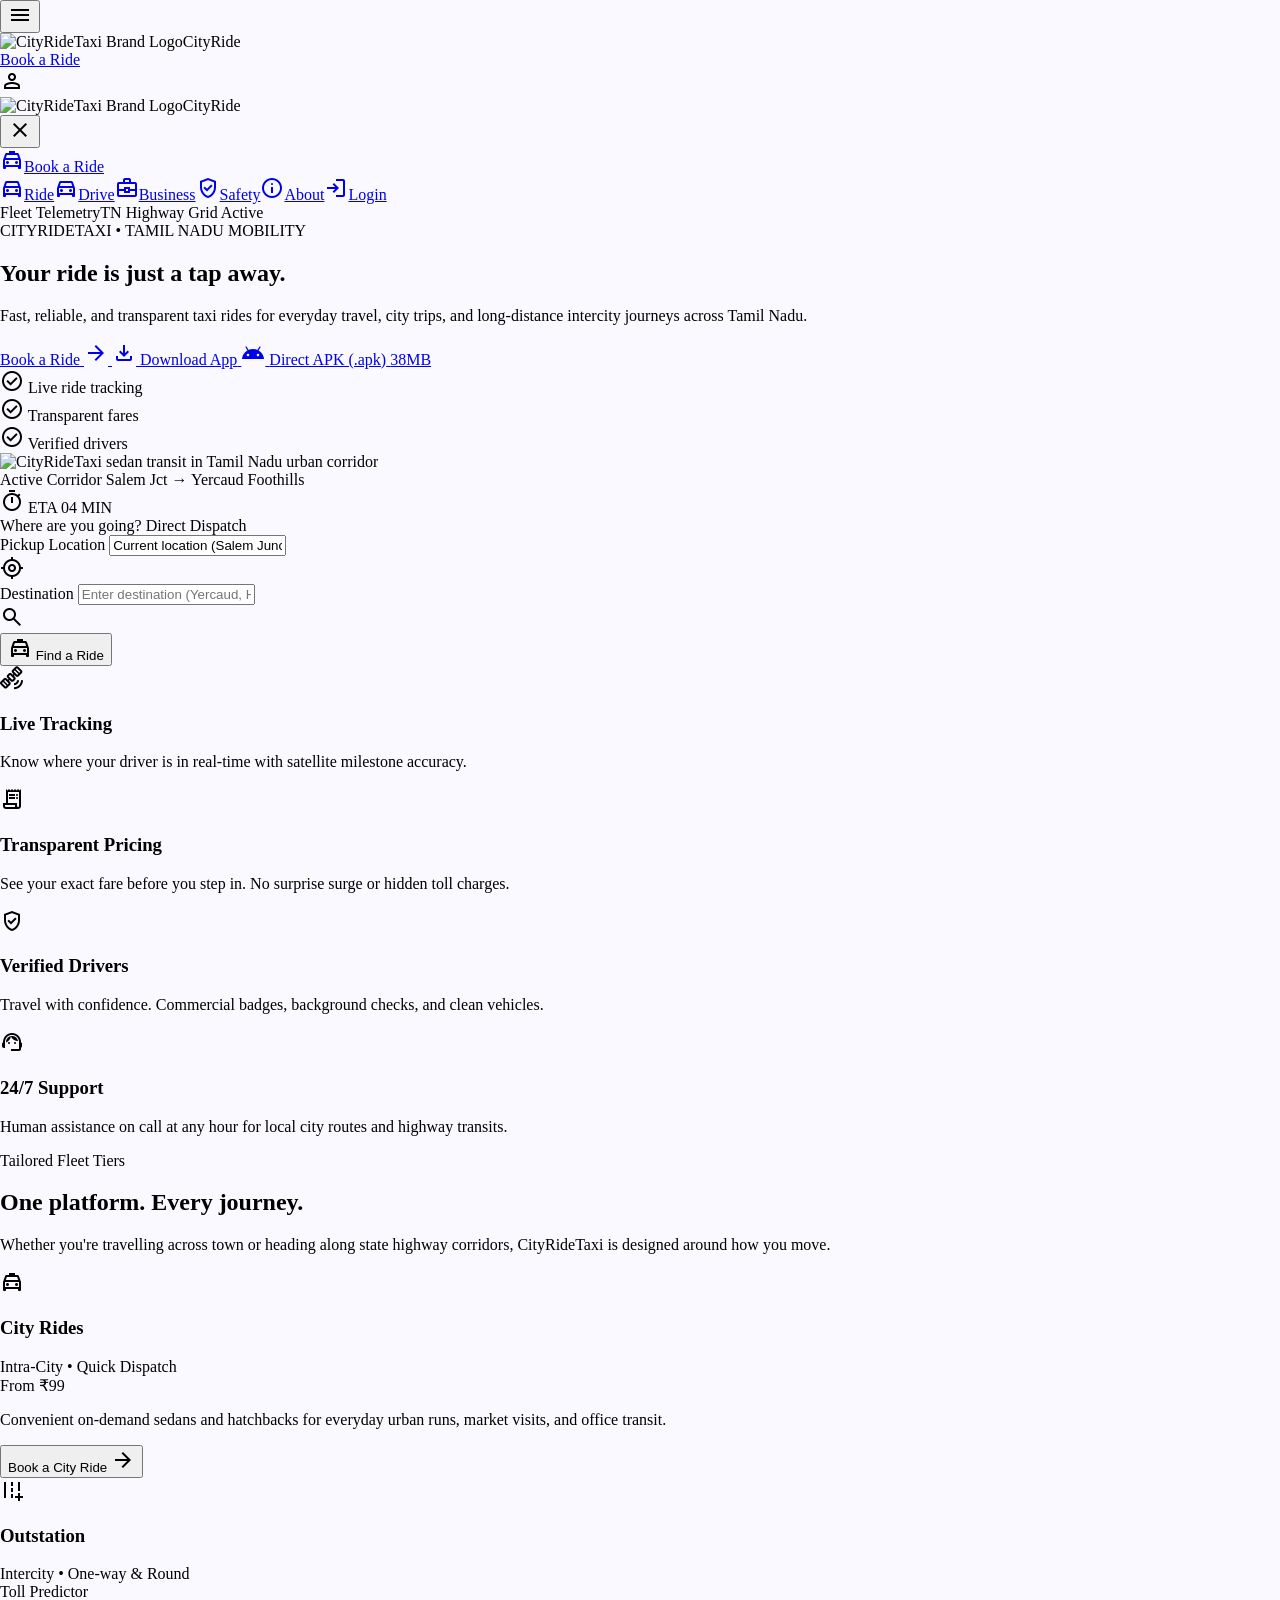
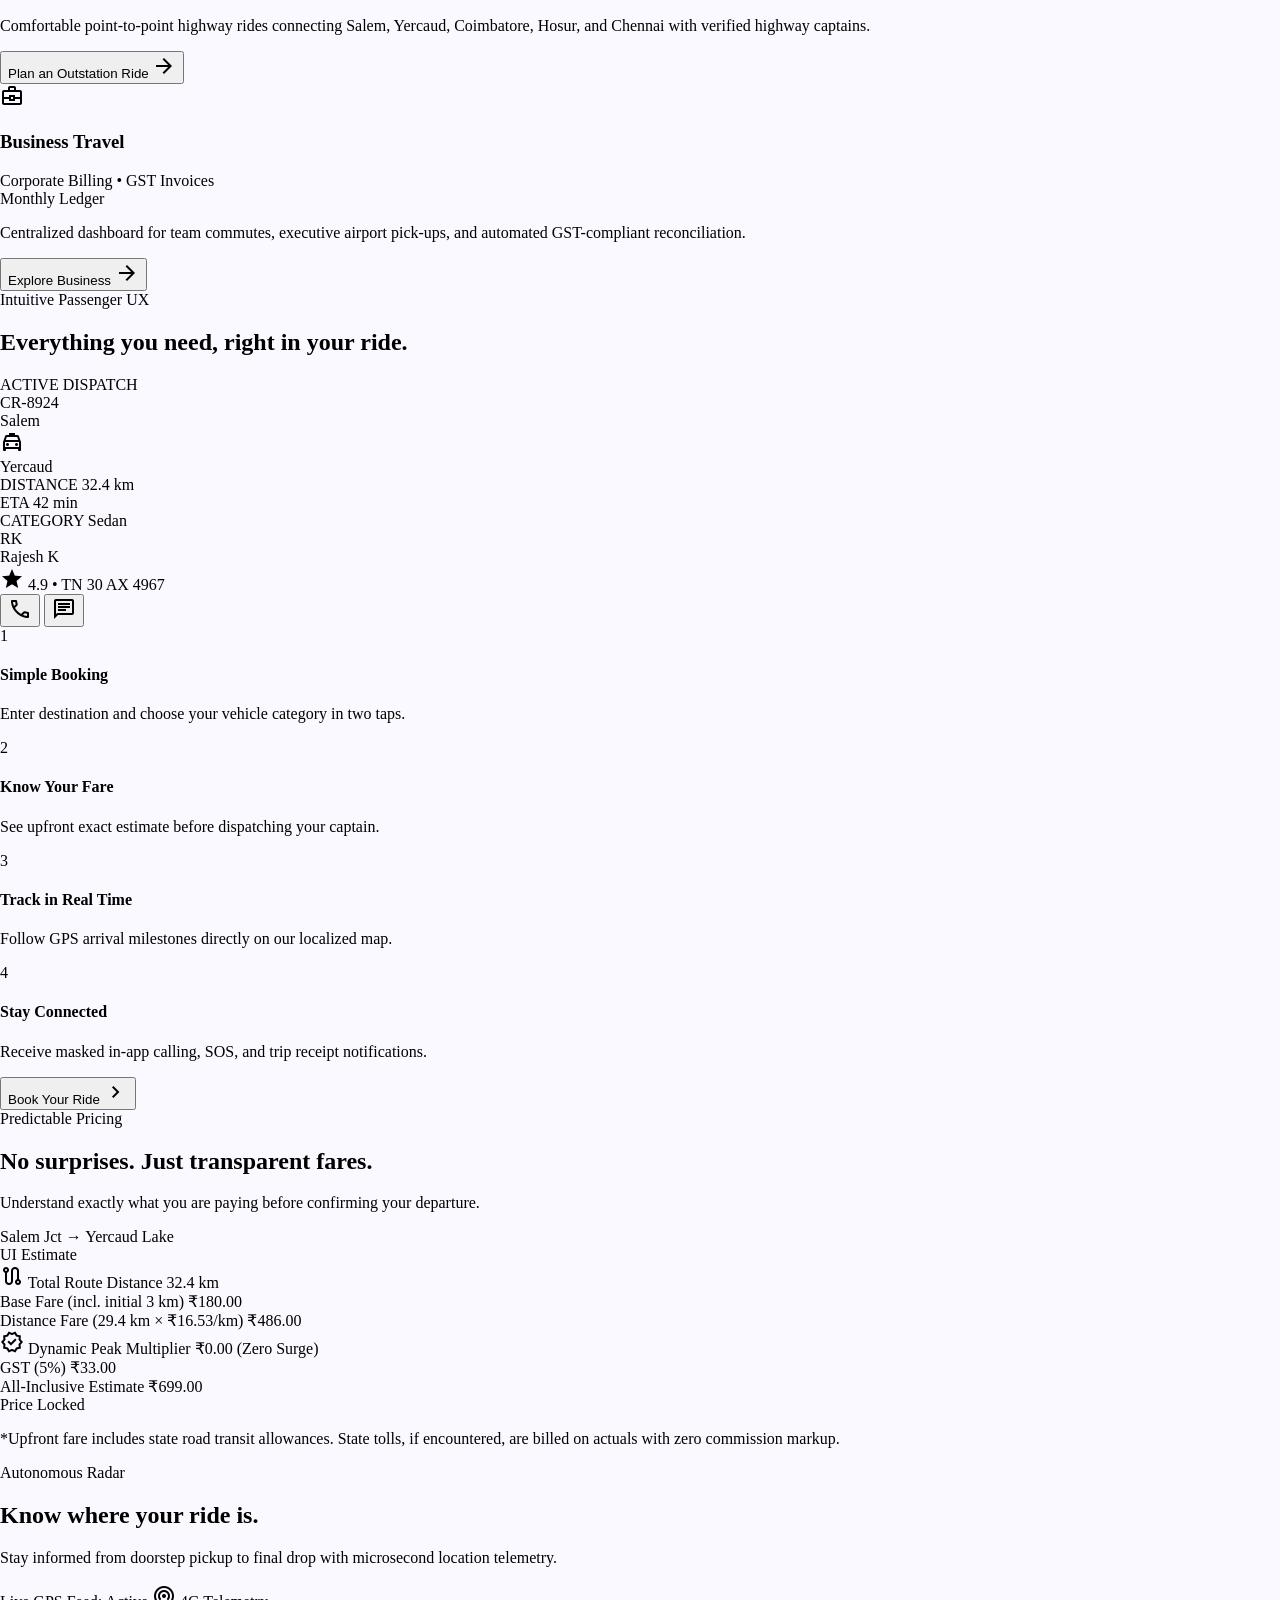
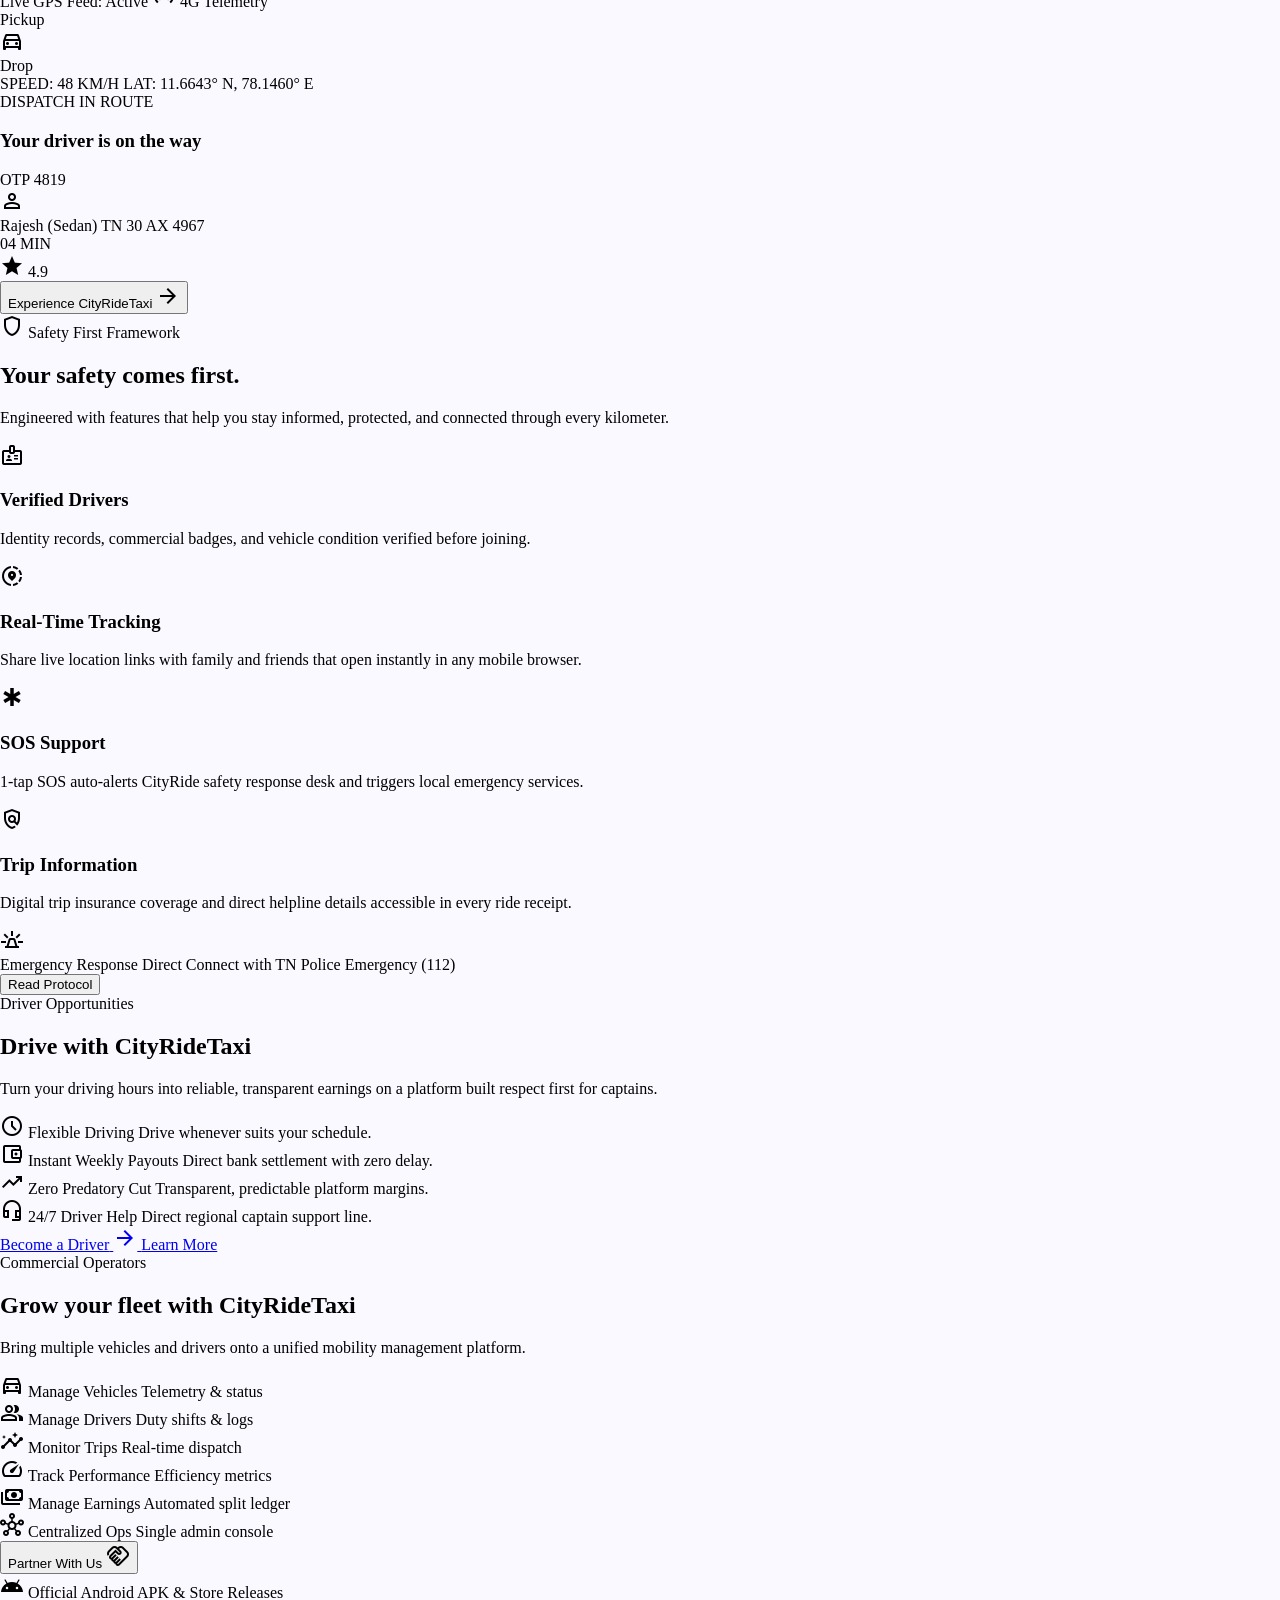
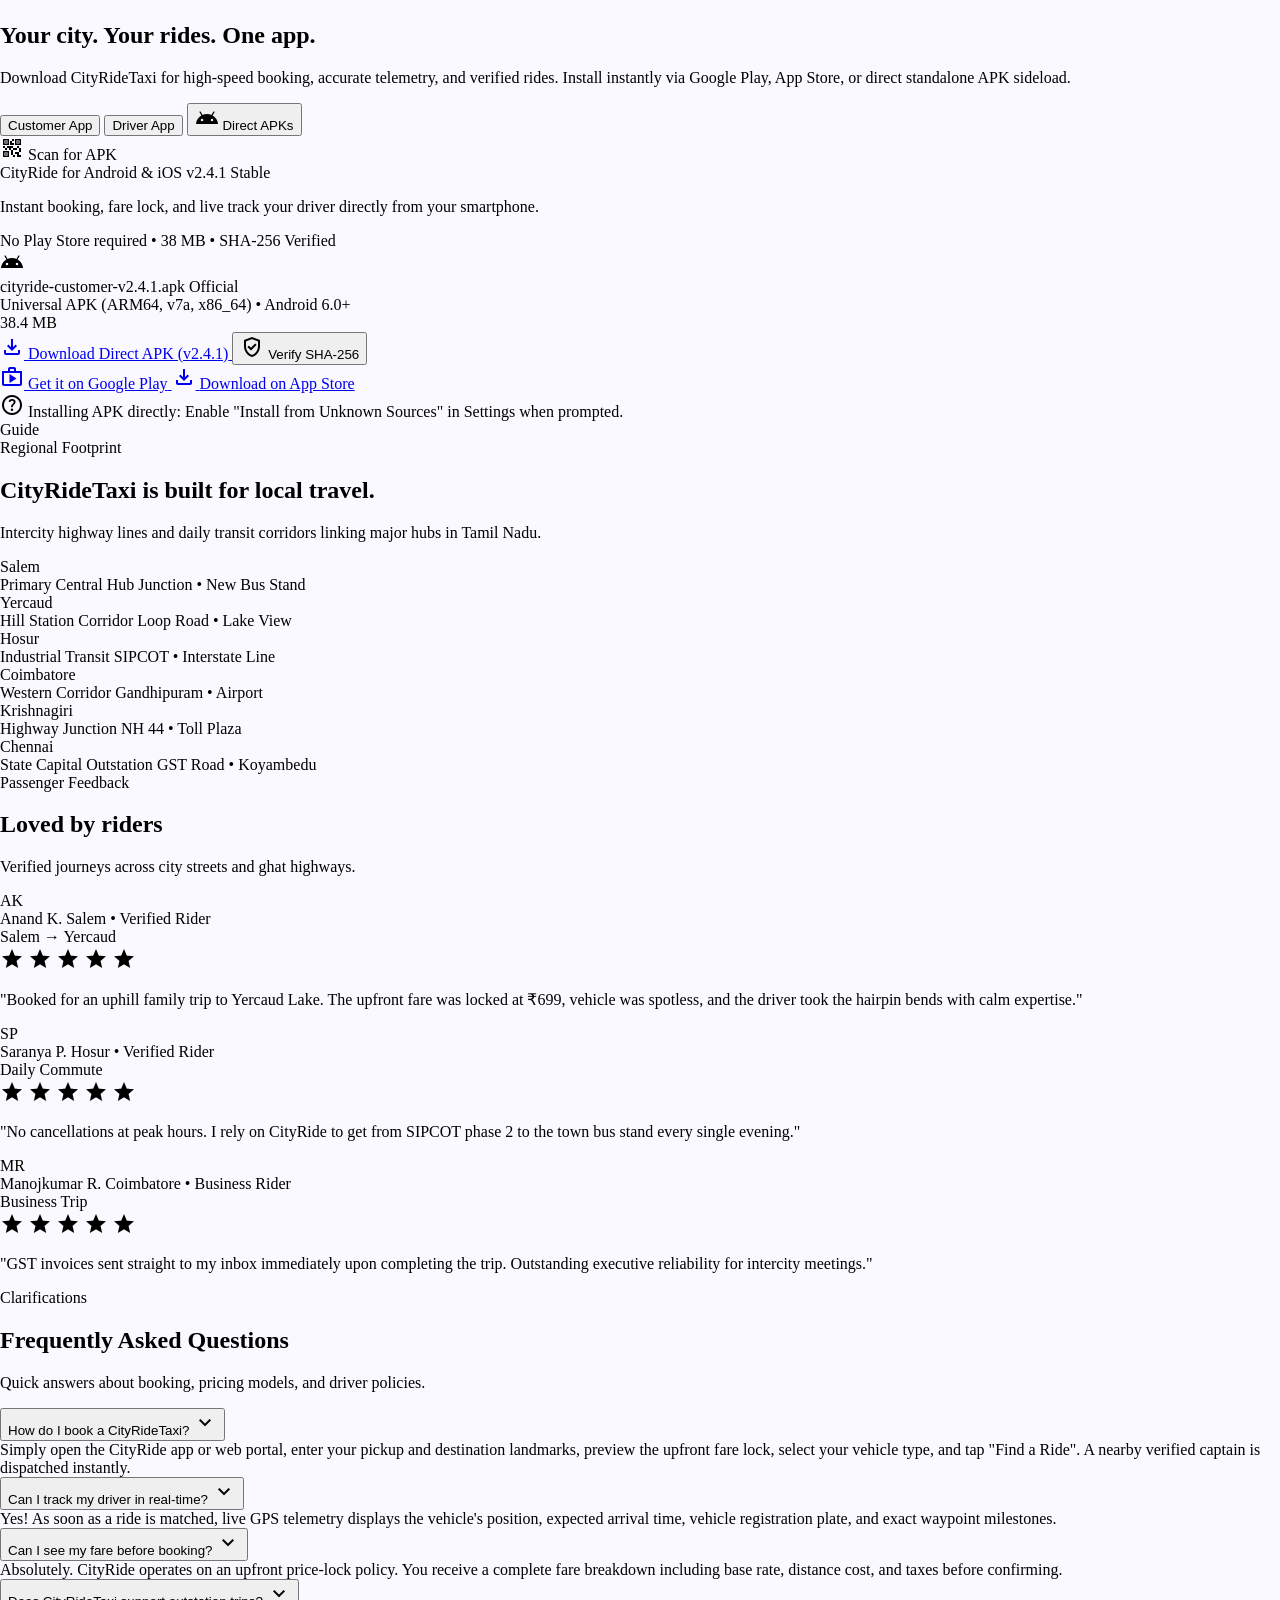
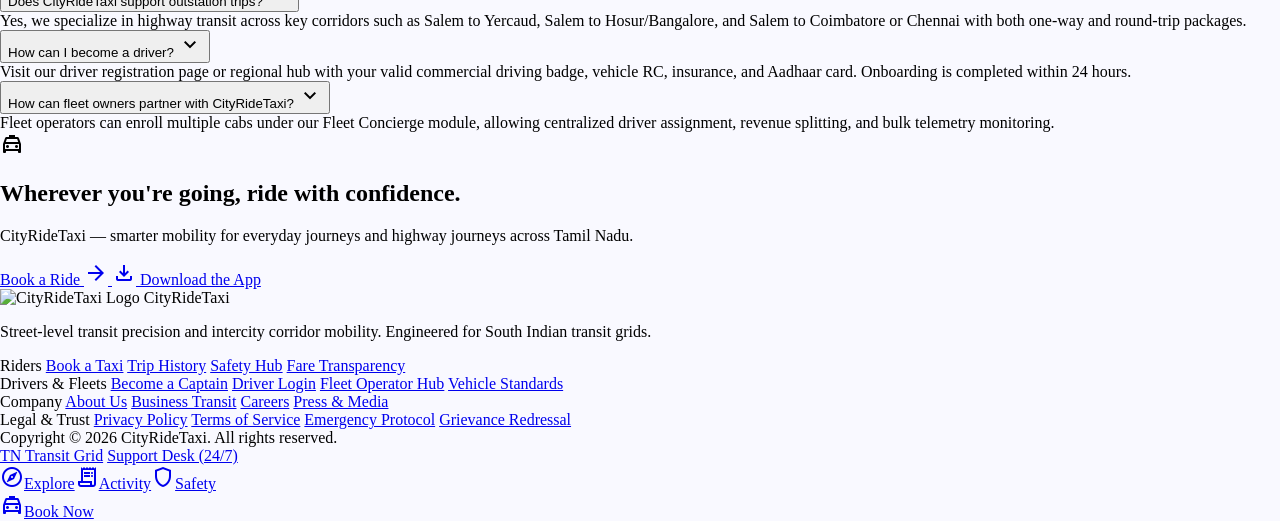
==== code.html @ d28aaf6d "Initial commit" ====
<!DOCTYPE html><html lang="en"><head><meta charset="utf-8"><meta content="width=device-width, initial-scale=1.0, maximum-scale=1.0, user-scalable=no, viewport-fit=cover" name="viewport"><title>CityRideTaxi</title><link href="https://fonts.googleapis.com" rel="preconnect"><link crossorigin="" href="https://fonts.gstatic.com" rel="preconnect"><link href="https://fonts.googleapis.com/css2?family=Inter:wght@400;500;600;700&amp;family=Plus+Jakarta+Sans:wght@600;700;800&amp;display=swap" rel="stylesheet"><link href="https://fonts.googleapis.com/css2?family=Material+Symbols+Outlined:opsz,wght,FILL,GRAD@20..48,100..700,0..1,-50..200" rel="stylesheet">
<link href="https://fonts.googleapis.com/css2?family=Material+Symbols+Outlined:wght,FILL@100..700,0..1&amp;display=swap" rel="stylesheet"><style>@layer base{html,body{width:100%;margin:0;padding:0;background-color:#f9f9ff;}body{overscroll-behavior-y:none;-webkit-tap-highlight-color:transparent;}.pb-safe{padding-bottom:env(safe-area-inset-bottom,0px);}.pt-safe{padding-top:env(safe-area-inset-top,0px);}}::-webkit-scrollbar{display:none;}</style><script src="https://cdn.tailwindcss.com"></script><script id="tailwind-config">tailwind.config = { darkMode: "class", theme: { extend: { colors: { "background": "#f9f9ff", "on-primary-fixed": "#2f1500", "surface-container-lowest": "#ffffff", "primary": "#8d4b00", "on-primary-container": "#fffbff", "error": "#ba1a1a", "on-secondary-container": "#606471", "secondary-fixed-dim": "#c3c6d4", "on-tertiary-fixed-variant": "#653e00", "surface-tint": "#904d00", "surface-container-high": "#e1e8fd", "on-tertiary": "#ffffff", "on-surface-variant": "#554336", "on-error-container": "#93000a", "tertiary-fixed": "#ffddb8", "on-surface": "#141b2b", "primary-fixed-dim": "#ffb77d", "tertiary-container": "#a36700", "surface-container": "#e9edff", "surface-container-highest": "#dce2f7", "inverse-surface": "#293040", "inverse-on-surface": "#edf0ff", "primary-container": "#b15f00", "on-secondary-fixed-variant": "#434652", "on-tertiary-fixed": "#2a1700", "error-container": "#ffdad6", "primary-fixed": "#ffdcc3", "on-error": "#ffffff", "tertiary-fixed-dim": "#ffb95f", "outline-variant": "#dbc2b0", "on-primary-fixed-variant": "#6e3900", "on-background": "#141b2b", "surface-dim": "#d3daef", "on-secondary-fixed": "#171b26", "surface-container-low": "#f1f3ff", "on-tertiary-container": "#fffbff", "surface-bright": "#f9f9ff", "on-secondary": "#ffffff", "inverse-primary": "#ffb77d", "on-primary": "#ffffff", "secondary": "#5a5e6a", "tertiary": "#825100", "secondary-fixed": "#dfe2f1", "surface-variant": "#dce2f7", "secondary-container": "#dfe2f1", "outline": "#887364", "surface": "#f9f9ff" }, borderRadius: { "DEFAULT": "0.25rem", "lg": "0.5rem", "xl": "0.75rem", "full": "9999px" }, spacing: { "margin": "1rem", "space-lg": "1.5rem", "margin-desktop": "2.5rem", "space-sm": "0.5rem", "gutter": "1rem", "space-xs": "0.25rem", "gutter-desktop": "1.5rem", "space-md": "1rem", "space-xl": "2.5rem" }, fontFamily: { "headline-lg": ["Plus Jakarta Sans"], "headline-md": ["Plus Jakarta Sans"], "label-md": ["Inter"], "display-lg-mobile": ["Plus Jakarta Sans"], "label-telemetry": ["Inter"], "headline-lg-mobile": ["Plus Jakarta Sans"], "body-lg": ["Inter"], "display-lg": ["Plus Jakarta Sans"], "label-lg": ["Inter"], "body-sm": ["Inter"], "body-md": ["Inter"] }, fontSize: { "headline-lg": ["2rem", {"lineHeight": "2.5rem", "letterSpacing": "-0.02em", "fontWeight": "700"}], "headline-md": ["1.25rem", {"lineHeight": "1.75rem", "letterSpacing": "-0.01em", "fontWeight": "600"}], "label-md": ["0.75rem", {"lineHeight": "1rem", "letterSpacing": "0.04em", "fontWeight": "600"}], "display-lg-mobile": ["2.25rem", {"lineHeight": "2.75rem", "letterSpacing": "-0.02em", "fontWeight": "800"}], "label-telemetry": ["0.6875rem", {"lineHeight": "0.875rem", "letterSpacing": "0.08em", "fontWeight": "700"}], "headline-lg-mobile": ["1.5rem", {"lineHeight": "2rem", "letterSpacing": "-0.01em", "fontWeight": "700"}], "body-lg": ["1.125rem", {"lineHeight": "1.75rem", "fontWeight": "400"}], "display-lg": ["3rem", {"lineHeight": "3.5rem", "letterSpacing": "-0.03em", "fontWeight": "800"}], "label-lg": ["0.875rem", {"lineHeight": "1.25rem", "letterSpacing": "0.01em", "fontWeight": "600"}], "body-sm": ["0.8125rem", {"lineHeight": "1.25rem", "fontWeight": "400"}], "body-md": ["0.9375rem", {"lineHeight": "1.5rem", "fontWeight": "400"}] } } } }</script></head><body class="bg-surface font-body-md text-on-surface antialiased flex flex-col min-h-screen"><header class="fixed top-0 w-full z-50 pt-safe bg-surface/80 backdrop-blur-xl shadow-[0_1px_8px_rgba(0,0,0,0.04)]"><div class="h-16 px-margin flex items-center justify-between"><div class="flex items-center gap-space-sm"><button aria-label="Open Menu" class="w-11 h-11 flex items-center justify-center rounded-lg text-on-surface hover:bg-surface-container-high transition-colors" id="menu-toggle"><span class="material-symbols-outlined text-[24px]">menu</span></button><div class="flex items-center gap-space-xs"><img alt="CityRideTaxi Brand Logo" class="h-8 w-auto object-contain" src="https://lh3.googleusercontent.com/aida/[base64]"><span class="font-headline-md text-headline-md text-inverse-surface tracking-tight ml-1">CityRide</span></div></div><div class="flex items-center gap-space-sm"><a class="hidden sm:flex items-center justify-center px-space-md h-10 rounded-lg bg-inverse-surface text-inverse-on-surface font-label-lg text-label-lg shadow-[0_4px_20px_-2px_rgba(11,15,25,0.06)] hover:bg-on-surface transition-all" data-path="quick-booking" href="#">Book a Ride</a><div class="w-8 h-8 rounded-full bg-primary flex items-center justify-center shrink-0"><span class="material-symbols-outlined text-on-primary text-[18px]">person</span></div></div></div></header><div class="fixed inset-0 z-50 bg-inverse-surface/40 backdrop-blur-sm opacity-0 pointer-events-none transition-opacity duration-300" id="nav-drawer-backdrop"></div><aside class="fixed top-0 left-0 bottom-0 w-72 max-w-[85vw] z-50 bg-surface-container-lowest shadow-[0_20px_48px_-8px_rgba(11,15,25,0.22)] -translate-x-full transition-transform duration-300 flex flex-col pt-safe pb-safe" id="nav-drawer"><div class="h-16 px-space-md flex items-center justify-between"><div class="flex items-center gap-space-xs"><img alt="CityRideTaxi Brand Logo" class="h-7 w-auto object-contain" src="https://lh3.googleusercontent.com/aida/[base64]"><span class="font-headline-md text-headline-md text-inverse-surface">CityRide</span></div><button aria-label="Close Menu" class="w-11 h-11 flex items-center justify-center rounded-lg text-on-surface-variant hover:bg-surface-container-high transition-colors" id="menu-close"><span class="material-symbols-outlined text-[22px]">close</span></button></div><div class="px-space-md py-space-sm"><a class="w-full flex items-center justify-center gap-space-xs h-12 rounded-lg bg-primary text-on-primary font-label-lg text-label-lg hover:bg-primary-container transition-all shadow-[0_4px_20px_-2px_rgba(11,15,25,0.06)]" data-path="quick-booking" href="#"><span class="material-symbols-outlined text-[20px]">local_taxi</span><span class="">Book a Ride</span></a></div><nav class="flex-1 px-space-md py-space-sm space-y-1 overflow-y-auto" data-active-classes="bg-surface-container-high text-primary font-bold"><a aria-current="page" class="flex items-center gap-space-md h-12 px-space-md rounded-lg transition-colors bg-surface-container-high text-primary font-bold" data-path="landing-page" href="#"><span class="material-symbols-outlined text-[22px]">directions_car</span><span class="">Ride</span></a><a class="flex items-center gap-space-md h-12 px-space-md rounded-lg text-on-surface-variant hover:bg-surface-container-low transition-colors font-label-lg text-label-lg" data-path="drive-partner" href="#"><span class="material-symbols-outlined text-[22px]">drive_eta</span><span class="">Drive</span></a><a class="flex items-center gap-space-md h-12 px-space-md rounded-lg text-on-surface-variant hover:bg-surface-container-low transition-colors font-label-lg text-label-lg" data-path="business-transit" href="#"><span class="material-symbols-outlined text-[22px]">business_center</span><span class="">Business</span></a><a class="flex items-center gap-space-md h-12 px-space-md rounded-lg text-on-surface-variant hover:bg-surface-container-low transition-colors font-label-lg text-label-lg" data-path="safety-hub" href="#"><span class="material-symbols-outlined text-[22px]">verified_user</span><span class="">Safety</span></a><a class="flex items-center gap-space-md h-12 px-space-md rounded-lg text-on-surface-variant hover:bg-surface-container-low transition-colors font-label-lg text-label-lg" data-path="about-us" href="#"><span class="material-symbols-outlined text-[22px]">info</span><span class="">About</span></a><a class="flex items-center gap-space-md h-12 px-space-md rounded-lg text-on-surface-variant hover:bg-surface-container-low transition-colors font-label-lg text-label-lg" data-path="driver-rider-login" href="#"><span class="material-symbols-outlined text-[22px]">login</span><span class="">Login</span></a></nav><div class="p-space-md"><div class="p-space-md rounded-xl bg-surface-container-low flex items-center justify-between"><div class="flex flex-col"><span class="font-label-telemetry text-label-telemetry text-secondary uppercase">Fleet Telemetry</span><span class="font-label-md text-label-md text-on-surface">TN Highway Grid Active</span></div><span class="h-2.5 w-2.5 rounded-full bg-tertiary-container animate-pulse"></span></div></div></aside><main class="flex-1 flex flex-col relative w-full pt-16 pb-28 bg-surface"><div class="flex flex-col w-full text-on-surface">
<!-- 1. HERO SECTION -->
<section class="relative w-full px-margin py-space-md lg:py-space-xl flex flex-col gap-space-lg">
<div class="flex flex-col gap-space-sm max-w-xl">
<div class="inline-flex items-center gap-2 px-3 py-1 rounded-full bg-tertiary-fixed text-on-tertiary-fixed font-label-telemetry text-label-telemetry uppercase tracking-wider w-fit shadow-sm">
<span class="w-2 h-2 rounded-full bg-primary animate-pulse"></span>
        CITYRIDETAXI • TAMIL NADU MOBILITY
      </div>
<h1 class="font-display-lg-mobile text-display-lg-mobile text-inverse-surface tracking-tight leading-tight">
        Your ride is just a tap away.
      </h1>
<p class="font-body-md text-body-md text-secondary leading-relaxed">
        Fast, reliable, and transparent taxi rides for everyday travel, city trips, and long-distance intercity journeys across Tamil Nadu.
      </p>
<!-- Action Buttons -->
<div class="flex flex-wrap items-center gap-space-sm pt-space-xs"><a class="flex items-center justify-center gap-2 h-12 px-6 rounded-lg bg-primary text-on-primary font-label-lg text-label-lg shadow-md hover:bg-primary-container transition-all active:scale-[0.98]" data-path="quick-booking" href="#">
<span class="">Book a Ride</span>
<span class="material-symbols-outlined text-[18px]">arrow_forward</span>
</a>
<a class="flex items-center justify-center gap-2 h-12 px-5 rounded-lg bg-surface-container-high text-inverse-surface font-label-lg text-label-lg hover:bg-surface-variant transition-all active:scale-[0.98]" href="#download-app">
<span class="material-symbols-outlined text-[20px]">download</span>
<span class="">Download App</span>
</a>
<a class="flex items-center justify-center gap-2 h-12 px-4 rounded-lg bg-tertiary-fixed text-on-tertiary-fixed font-label-lg text-label-lg shadow-sm hover:bg-tertiary-fixed-dim transition-all active:scale-[0.98] border border-outline-variant/40" href="#apk-downloads" title="Direct Android APK Download">
<span class="material-symbols-outlined text-[20px] text-primary">android</span>
<span class="">Direct APK (.apk)</span>
<span class="px-1.5 py-0.5 rounded text-[10px] font-mono font-bold bg-primary text-on-primary ml-0.5">38MB</span>
</a></div>
<!-- Trust Indicators -->
<div class="flex flex-wrap items-center gap-x-4 gap-y-2 pt-2 text-on-surface-variant font-label-md text-label-md">
<div class="flex items-center gap-1.5">
<span class="material-symbols-outlined text-tertiary-container text-[16px]">check_circle</span>
<span class="">Live ride tracking</span>
</div>
<div class="flex items-center gap-1.5">
<span class="material-symbols-outlined text-tertiary-container text-[16px]">check_circle</span>
<span class="">Transparent fares</span>
</div>
<div class="flex items-center gap-1.5">
<span class="material-symbols-outlined text-tertiary-container text-[16px]">check_circle</span>
<span class="">Verified drivers</span>
</div>
</div>
</div>
<!-- Hero Visual & Floating Interactive Sheet -->
<div class="relative w-full rounded-2xl overflow-hidden shadow-xl bg-inverse-surface mt-2">
<div class="relative w-full h-[360px] sm:h-[420px]">
<img alt="CityRideTaxi sedan transit in Tamil Nadu urban corridor" class="w-full h-full object-cover object-center opacity-90" src="https://lh3.googleusercontent.com/aida-public/[base64]">
<!-- Subtle Vector Road Overlay & HUD Badges -->
<div class="absolute inset-0 bg-gradient-to-t from-inverse-surface via-inverse-surface/30 to-transparent"></div>
<!-- Live Trip Marker Pin -->
<div class="absolute top-4 left-4 bg-surface-container-lowest/90 backdrop-blur-md px-3 py-1.5 rounded-lg shadow-md flex items-center gap-2">
<span class="w-2.5 h-2.5 rounded-full bg-primary animate-ping"></span>
<div class="flex flex-col">
<span class="font-label-telemetry text-label-telemetry text-secondary uppercase">Active Corridor</span>
<span class="font-label-md text-label-md text-on-surface">Salem Jct → Yercaud Foothills</span>
</div>
</div>
<!-- Telemetry ETA Tag -->
<div class="absolute top-4 right-4 bg-primary text-on-primary px-3 py-1.5 rounded-lg shadow-md flex items-center gap-1.5 font-label-lg text-label-lg">
<span class="material-symbols-outlined text-[16px]">timer</span>
<span class="">ETA 04 MIN</span>
</div>
</div>
<!-- Overlaid Floating Booking Card -->
<div class="p-space-md sm:p-space-lg bg-surface-container-lowest flex flex-col gap-3 rounded-b-2xl shadow-lg">
<div class="flex items-center justify-between">
<span class="font-headline-md text-headline-md text-inverse-surface">Where are you going?</span>
<span class="font-label-telemetry text-label-telemetry px-2 py-0.5 rounded bg-surface-container-high text-primary uppercase">Direct Dispatch</span>
</div>
<!-- Location Fields Pair -->
<div class="flex flex-col gap-2 relative">
<!-- Segmented Indicator Line -->
<div class="absolute left-4 top-5 bottom-5 w-0.5 bg-secondary-fixed-dim"></div>
<!-- Pickup Field -->
<div class="relative flex items-center gap-3 px-3 py-2.5 rounded-xl bg-surface-container-low">
<span class="w-2.5 h-2.5 rounded-full bg-tertiary-container shrink-0 z-10"></span>
<div class="flex flex-col flex-1 min-w-0">
<span class="font-label-telemetry text-label-telemetry text-secondary uppercase">Pickup Location</span>
<input class="bg-transparent text-on-surface font-label-lg text-label-lg outline-none w-full truncate cursor-pointer" readonly="" type="text" value="Current location (Salem Junction)">
</div>
<span class="material-symbols-outlined text-secondary text-[20px]">my_location</span>
</div>
<!-- Destination Field -->
<div class="relative flex items-center gap-3 px-3 py-2.5 rounded-xl bg-surface-container-low">
<span class="w-2.5 h-2.5 rounded-full bg-primary shrink-0 z-10"></span>
<div class="flex flex-col flex-1 min-w-0">
<span class="font-label-telemetry text-label-telemetry text-secondary uppercase">Destination</span>
<input class="bg-transparent text-on-surface font-label-lg text-label-lg outline-none w-full placeholder:text-outline cursor-pointer" placeholder="Enter destination (Yercaud, Hosur...)" type="text">
</div>
<span class="material-symbols-outlined text-secondary text-[20px]">search</span>
</div>
</div>
<button class="w-full h-12 rounded-lg bg-inverse-surface text-inverse-on-surface font-label-lg text-label-lg flex items-center justify-center gap-2 hover:bg-on-surface transition-all active:scale-[0.99] shadow-md mt-1" type="button">
<span class="material-symbols-outlined text-[20px] text-tertiary-fixed-dim">local_taxi</span>
<span class="">Find a Ride</span>
</button>
</div>
</div>
</section>
<!-- 2. TRUST FEATURES (4 Cards Grid) -->
<section class="w-full px-margin py-space-md">
<div class="grid grid-cols-1 sm:grid-cols-2 gap-space-sm">
<!-- Feature 1 -->
<div class="p-space-md rounded-xl bg-surface-container-low flex items-start gap-space-sm shadow-sm">
<div class="w-12 h-12 rounded-xl bg-tertiary-fixed flex items-center justify-center shrink-0 text-on-tertiary-fixed">
<span class="material-symbols-outlined text-[24px]">satellite_alt</span>
</div>
<div class="flex flex-col min-w-0">
<h3 class="font-headline-md text-headline-md text-on-surface">Live Tracking</h3>
<p class="font-body-sm text-body-sm text-secondary">Know where your driver is in real-time with satellite milestone accuracy.</p>
</div>
</div>
<!-- Feature 2 -->
<div class="p-space-md rounded-xl bg-surface-container-low flex items-start gap-space-sm shadow-sm">
<div class="w-12 h-12 rounded-xl bg-primary-fixed flex items-center justify-center shrink-0 text-on-primary-fixed">
<span class="material-symbols-outlined text-[24px]">receipt_long</span>
</div>
<div class="flex flex-col min-w-0">
<h3 class="font-headline-md text-headline-md text-on-surface">Transparent Pricing</h3>
<p class="font-body-sm text-body-sm text-secondary">See your exact fare before you step in. No surprise surge or hidden toll charges.</p>
</div>
</div>
<!-- Feature 3 -->
<div class="p-space-md rounded-xl bg-surface-container-low flex items-start gap-space-sm shadow-sm">
<div class="w-12 h-12 rounded-xl bg-surface-container-highest flex items-center justify-center shrink-0 text-on-surface">
<span class="material-symbols-outlined text-[24px]">verified_user</span>
</div>
<div class="flex flex-col min-w-0">
<h3 class="font-headline-md text-headline-md text-on-surface">Verified Drivers</h3>
<p class="font-body-sm text-body-sm text-secondary">Travel with confidence. Commercial badges, background checks, and clean vehicles.</p>
</div>
</div>
<!-- Feature 4 -->
<div class="p-space-md rounded-xl bg-surface-container-low flex items-start gap-space-sm shadow-sm">
<div class="w-12 h-12 rounded-xl bg-secondary-fixed flex items-center justify-center shrink-0 text-on-secondary-fixed">
<span class="material-symbols-outlined text-[24px]">support_agent</span>
</div>
<div class="flex flex-col min-w-0">
<h3 class="font-headline-md text-headline-md text-on-surface">24/7 Support</h3>
<p class="font-body-sm text-body-sm text-secondary">Human assistance on call at any hour for local city routes and highway transits.</p>
</div>
</div>
</div>
</section>
<!-- 3. SERVICES SECTION -->
<section class="w-full px-margin py-space-lg flex flex-col gap-space-md">
<div class="flex flex-col gap-1">
<span class="font-label-telemetry text-label-telemetry text-primary uppercase">Tailored Fleet Tiers</span>
<h2 class="font-headline-lg-mobile text-headline-lg-mobile text-inverse-surface">One platform. Every journey.</h2>
<p class="font-body-sm text-body-sm text-secondary">Whether you're travelling across town or heading along state highway corridors, CityRideTaxi is designed around how you move.</p>
</div>
<div class="flex flex-col gap-space-sm">
<!-- Service 1: City Rides -->
<div class="p-space-md rounded-xl bg-surface-container-lowest shadow-md flex flex-col gap-3">
<div class="flex items-center justify-between">
<div class="flex items-center gap-2">
<div class="w-9 h-9 rounded-lg bg-surface-container flex items-center justify-center text-primary">
<span class="material-symbols-outlined text-[20px]">local_taxi</span>
</div>
<div>
<h3 class="font-headline-md text-headline-md text-on-surface">City Rides</h3>
<span class="font-label-telemetry text-label-telemetry text-secondary">Intra-City • Quick Dispatch</span>
</div>
</div>
<span class="px-2.5 py-0.5 rounded-full bg-surface-container-high text-primary font-label-md text-label-md font-semibold">From ₹99</span>
</div>
<p class="font-body-sm text-body-sm text-on-surface-variant">Convenient on-demand sedans and hatchbacks for everyday urban runs, market visits, and office transit.</p>
<button class="w-full h-11 rounded-lg bg-surface-container-low text-primary font-label-lg text-label-lg flex items-center justify-center gap-2 hover:bg-surface-container transition-colors" type="button">
<span class="">Book a City Ride</span>
<span class="material-symbols-outlined text-[16px]">arrow_forward</span>
</button>
</div>
<!-- Service 2: Outstation -->
<div class="p-space-md rounded-xl bg-surface-container-lowest shadow-md flex flex-col gap-3 relative overflow-hidden">
<div class="absolute top-0 right-0 w-24 h-24 bg-tertiary-fixed/30 rounded-bl-full pointer-events-none"></div>
<div class="flex items-center justify-between">
<div class="flex items-center gap-2">
<div class="w-9 h-9 rounded-lg bg-tertiary-fixed flex items-center justify-center text-on-tertiary-fixed">
<span class="material-symbols-outlined text-[20px]">add_road</span>
</div>
<div>
<h3 class="font-headline-md text-headline-md text-on-surface">Outstation</h3>
<span class="font-label-telemetry text-label-telemetry text-secondary">Intercity • One-way &amp; Round</span>
</div>
</div>
<span class="px-2.5 py-0.5 rounded-full bg-tertiary-fixed text-on-tertiary-fixed font-label-md text-label-md font-semibold">Toll Predictor</span>
</div>
<p class="font-body-sm text-body-sm text-on-surface-variant">Comfortable point-to-point highway rides connecting Salem, Yercaud, Coimbatore, Hosur, and Chennai with verified highway captains.</p>
<button class="w-full h-11 rounded-lg bg-primary text-on-primary font-label-lg text-label-lg flex items-center justify-center gap-2 hover:bg-primary-container transition-colors shadow-sm" type="button">
<span class="">Plan an Outstation Ride</span>
<span class="material-symbols-outlined text-[16px]">arrow_forward</span>
</button>
</div>
<!-- Service 3: Business Travel -->
<div class="p-space-md rounded-xl bg-surface-container-lowest shadow-md flex flex-col gap-3">
<div class="flex items-center justify-between">
<div class="flex items-center gap-2">
<div class="w-9 h-9 rounded-lg bg-surface-container-highest flex items-center justify-center text-inverse-surface">
<span class="material-symbols-outlined text-[20px]">business_center</span>
</div>
<div>
<h3 class="font-headline-md text-headline-md text-on-surface">Business Travel</h3>
<span class="font-label-telemetry text-label-telemetry text-secondary">Corporate Billing • GST Invoices</span>
</div>
</div>
<span class="px-2.5 py-0.5 rounded-full bg-surface-container text-secondary font-label-md text-label-md">Monthly Ledger</span>
</div>
<p class="font-body-sm text-body-sm text-on-surface-variant">Centralized dashboard for team commutes, executive airport pick-ups, and automated GST-compliant reconciliation.</p>
<button class="w-full h-11 rounded-lg bg-surface-container-low text-inverse-surface font-label-lg text-label-lg flex items-center justify-center gap-2 hover:bg-surface-container transition-colors" type="button">
<span class="">Explore Business</span>
<span class="material-symbols-outlined text-[16px]">arrow_forward</span>
</button>
</div>
</div>
</section>
<!-- 4. BOOKING EXPERIENCE & APP SHOWCASE -->
<section class="w-full px-margin py-space-lg bg-surface-container-low flex flex-col gap-space-md">
<div class="flex flex-col gap-1">
<span class="font-label-telemetry text-label-telemetry text-primary uppercase">Intuitive Passenger UX</span>
<h2 class="font-headline-lg-mobile text-headline-lg-mobile text-inverse-surface">Everything you need, right in your ride.</h2>
</div>
<!-- Smartphone UI Mockup Frame -->
<div class="w-full max-w-sm mx-auto rounded-3xl p-3 bg-inverse-surface shadow-2xl">
<div class="w-full rounded-2xl bg-surface-container-lowest p-4 flex flex-col gap-3">
<!-- Mock Phone Header -->
<div class="flex items-center justify-between pb-2">
<div class="flex items-center gap-1.5">
<div class="w-2 h-2 rounded-full bg-tertiary-container"></div>
<span class="font-label-telemetry text-label-telemetry text-secondary">ACTIVE DISPATCH</span>
</div>
<span class="font-label-telemetry text-label-telemetry text-primary font-bold">CR-8924</span>
</div>
<!-- Mini Live Map Strip -->
<div class="relative w-full h-24 rounded-xl bg-surface-container-high overflow-hidden flex items-center justify-center">
<div class="absolute inset-0 opacity-40 bg-[radial-gradient(#8d4b00_1px,transparent_1px)] [background-size:12px_12px]"></div>
<!-- Route Segment -->
<div class="relative flex items-center justify-between w-4/5">
<div class="flex flex-col items-center">
<span class="w-3 h-3 rounded-full bg-tertiary-container ring-4 ring-tertiary-fixed"></span>
<span class="font-label-telemetry text-label-telemetry text-on-surface mt-1">Salem</span>
</div>
<div class="flex-1 h-1 bg-primary/40 mx-2 relative">
<div class="absolute left-1/2 -top-2 -translate-x-1/2 w-5 h-5 rounded-full bg-primary text-on-primary flex items-center justify-center">
<span class="material-symbols-outlined text-[12px]">local_taxi</span>
</div>
</div>
<div class="flex flex-col items-center">
<span class="w-3 h-3 rounded-full bg-primary ring-4 ring-primary-fixed"></span>
<span class="font-label-telemetry text-label-telemetry text-on-surface mt-1">Yercaud</span>
</div>
</div>
</div>
<!-- Telemetry Stats Strip -->
<div class="grid grid-cols-3 gap-2 text-center p-2 rounded-lg bg-surface-container-low">
<div class="flex flex-col">
<span class="font-label-telemetry text-label-telemetry text-secondary">DISTANCE</span>
<span class="font-label-lg text-label-lg text-on-surface">32.4 km</span>
</div>
<div class="flex flex-col">
<span class="font-label-telemetry text-label-telemetry text-secondary">ETA</span>
<span class="font-label-lg text-label-lg text-primary">42 min</span>
</div>
<div class="flex flex-col">
<span class="font-label-telemetry text-label-telemetry text-secondary">CATEGORY</span>
<span class="font-label-lg text-label-lg text-on-surface">Sedan</span>
</div>
</div>
<!-- Driver Compact Card -->
<div class="flex items-center justify-between p-2.5 rounded-xl bg-surface-container">
<div class="flex items-center gap-2.5">
<div class="w-10 h-10 rounded-full bg-inverse-surface text-inverse-on-surface flex items-center justify-center font-bold text-sm">
              RK
            </div>
<div class="flex flex-col">
<span class="font-label-lg text-label-lg text-on-surface font-semibold">Rajesh K</span>
<div class="flex items-center gap-1">
<span class="material-symbols-outlined text-[14px] text-tertiary-container" style="font-variation-settings: 'FILL' 1;">star</span>
<span class="font-label-telemetry text-label-telemetry text-secondary">4.9 • TN 30 AX 4967</span>
</div>
</div>
</div>
<div class="flex items-center gap-1.5">
<button aria-label="Call Driver" class="w-8 h-8 rounded-full bg-surface-container-lowest text-primary flex items-center justify-center shadow-sm">
<span class="material-symbols-outlined text-[16px]">call</span>
</button>
<button aria-label="Chat with Driver" class="w-8 h-8 rounded-full bg-surface-container-lowest text-secondary flex items-center justify-center shadow-sm">
<span class="material-symbols-outlined text-[16px]">chat</span>
</button>
</div>
</div>
</div>
</div>
<!-- 4 Feature Step Blocks -->
<div class="grid grid-cols-1 sm:grid-cols-2 gap-space-sm pt-2">
<div class="p-3.5 rounded-xl bg-surface-container-lowest shadow-sm flex items-start gap-3">
<span class="w-7 h-7 rounded-full bg-surface-container-high text-primary flex items-center justify-center font-bold text-xs shrink-0">1</span>
<div>
<h4 class="font-label-lg text-label-lg text-on-surface font-semibold">Simple Booking</h4>
<p class="font-body-sm text-body-sm text-secondary">Enter destination and choose your vehicle category in two taps.</p>
</div>
</div>
<div class="p-3.5 rounded-xl bg-surface-container-lowest shadow-sm flex items-start gap-3">
<span class="w-7 h-7 rounded-full bg-surface-container-high text-primary flex items-center justify-center font-bold text-xs shrink-0">2</span>
<div>
<h4 class="font-label-lg text-label-lg text-on-surface font-semibold">Know Your Fare</h4>
<p class="font-body-sm text-body-sm text-secondary">See upfront exact estimate before dispatching your captain.</p>
</div>
</div>
<div class="p-3.5 rounded-xl bg-surface-container-lowest shadow-sm flex items-start gap-3">
<span class="w-7 h-7 rounded-full bg-surface-container-high text-primary flex items-center justify-center font-bold text-xs shrink-0">3</span>
<div>
<h4 class="font-label-lg text-label-lg text-on-surface font-semibold">Track in Real Time</h4>
<p class="font-body-sm text-body-sm text-secondary">Follow GPS arrival milestones directly on our localized map.</p>
</div>
</div>
<div class="p-3.5 rounded-xl bg-surface-container-lowest shadow-sm flex items-start gap-3">
<span class="w-7 h-7 rounded-full bg-surface-container-high text-primary flex items-center justify-center font-bold text-xs shrink-0">4</span>
<div>
<h4 class="font-label-lg text-label-lg text-on-surface font-semibold">Stay Connected</h4>
<p class="font-body-sm text-body-sm text-secondary">Receive masked in-app calling, SOS, and trip receipt notifications.</p>
</div>
</div>
</div>
<button class="w-full h-12 rounded-lg bg-primary text-on-primary font-label-lg text-label-lg flex items-center justify-center gap-2 hover:bg-primary-container transition-all shadow-md" type="button">
<span class="">Book Your Ride</span>
<span class="material-symbols-outlined text-[18px]">chevron_right</span>
</button>
</section>
<!-- 5. FARE TRANSPARENCY (Salem to Yercaud Route breakdown) -->
<section class="w-full px-margin py-space-lg flex flex-col gap-space-md">
<div class="flex flex-col gap-1">
<span class="font-label-telemetry text-label-telemetry text-tertiary uppercase">Predictable Pricing</span>
<h2 class="font-headline-lg-mobile text-headline-lg-mobile text-inverse-surface">No surprises. Just transparent fares.</h2>
<p class="font-body-sm text-body-sm text-secondary">Understand exactly what you are paying before confirming your departure.</p>
</div>
<!-- Interactive Breakdown Card -->
<div class="p-space-md rounded-2xl bg-surface-container-lowest shadow-lg flex flex-col gap-4">
<!-- Route Title Header -->
<div class="flex items-center justify-between pb-2">
<div class="flex items-center gap-2">
<span class="w-3 h-3 rounded-full bg-primary"></span>
<span class="font-label-lg text-label-lg text-on-surface font-semibold">Salem Jct → Yercaud Lake</span>
</div>
<span class="font-label-telemetry text-label-telemetry text-secondary bg-surface-container-low px-2 py-1 rounded">UI Estimate</span>
</div>
<!-- Distance and Fare Metrics -->
<div class="flex flex-col gap-2.5 font-label-md text-label-md text-on-surface-variant">
<div class="flex justify-between items-center">
<span class="flex items-center gap-1.5">
<span class="material-symbols-outlined text-[16px] text-secondary">route</span>
<span class="">Total Route Distance</span>
</span>
<span class="font-semibold text-on-surface">32.4 km</span>
</div>
<div class="flex justify-between items-center">
<span class="">Base Fare (incl. initial 3 km)</span>
<span class="font-semibold text-on-surface">₹180.00</span>
</div>
<div class="flex justify-between items-center">
<span class="">Distance Fare (29.4 km × ₹16.53/km)</span>
<span class="font-semibold text-on-surface">₹486.00</span>
</div>
<div class="flex justify-between items-center text-tertiary-container font-medium">
<span class="flex items-center gap-1">
<span class="material-symbols-outlined text-[16px]">verified</span>
<span class="">Dynamic Peak Multiplier</span>
</span>
<span class="">₹0.00 (Zero Surge)</span>
</div>
<div class="flex justify-between items-center">
<span class="">GST (5%)</span>
<span class="font-semibold text-on-surface">₹33.00</span>
</div>
</div>
<!-- Grand Total -->
<div class="pt-3 flex items-center justify-between bg-surface-container-low p-3 rounded-xl">
<div class="flex flex-col">
<span class="font-label-telemetry text-label-telemetry text-secondary uppercase">All-Inclusive Estimate</span>
<span class="font-headline-md text-headline-md text-inverse-surface font-bold">₹699.00</span>
</div>
<span class="px-3 py-1 rounded-full bg-primary-fixed text-on-primary-fixed font-label-md text-label-md font-semibold">Price Locked</span>
</div>
<p class="font-body-sm text-body-sm text-secondary">
        *Upfront fare includes state road transit allowances. State tolls, if encountered, are billed on actuals with zero commission markup.
      </p>
</div>
</section>
<!-- 6. LIVE RIDE TRACKING (Dark Charcoal Premium Section) -->
<section class="w-full px-margin py-space-lg bg-inverse-surface text-inverse-on-surface flex flex-col gap-space-md">
<div class="flex flex-col gap-1">
<div class="flex items-center gap-2">
<span class="w-2 h-2 rounded-full bg-primary animate-ping"></span>
<span class="font-label-telemetry text-label-telemetry text-primary-fixed uppercase tracking-wider">Autonomous Radar</span>
</div>
<h2 class="font-headline-lg-mobile text-headline-lg-mobile text-white">Know where your ride is.</h2>
<p class="font-body-sm text-body-sm text-secondary-fixed-dim">Stay informed from doorstep pickup to final drop with microsecond location telemetry.</p>
</div>
<!-- Live Telemetry Viewport -->
<div class="relative w-full h-56 rounded-2xl bg-on-secondary-fixed overflow-hidden flex flex-col justify-between p-4 shadow-2xl">
<!-- Dark Grid Background -->
<div class="absolute inset-0 opacity-20 bg-[linear-gradient(to_right,#ffffff_1px,transparent_1px),linear-gradient(to_bottom,#ffffff_1px,transparent_1px)] [background-size:24px_24px]"></div>
<div class="relative flex items-center justify-between z-10">
<span class="px-2.5 py-1 rounded-md bg-inverse-surface/80 text-primary-fixed font-label-telemetry text-label-telemetry uppercase tracking-wider backdrop-blur-md">
          Live GPS Feed: Active
        </span>
<span class="text-white font-label-md text-label-md flex items-center gap-1">
<span class="material-symbols-outlined text-[16px] text-primary">wifi_tethering</span>
<span class="">4G Telemetry</span>
</span>
</div>
<!-- Animated Path Graphic -->
<div class="relative z-10 w-full flex items-center justify-center my-auto">
<div class="w-full flex items-center justify-between px-4">
<!-- Origin Node -->
<div class="flex flex-col items-center gap-1">
<span class="w-4 h-4 rounded-full bg-tertiary ring-4 ring-tertiary-fixed/40"></span>
<span class="font-label-telemetry text-label-telemetry text-secondary-fixed-dim">Pickup</span>
</div>
<!-- Pulsing Cab Icon in Transit -->
<div class="flex-1 flex items-center justify-center relative">
<div class="w-full h-0.5 bg-secondary-fixed-dim/30"></div>
<div class="absolute flex items-center justify-center">
<span class="absolute w-8 h-8 rounded-full bg-primary/40 animate-ping"></span>
<div class="w-8 h-8 rounded-full bg-primary text-on-primary flex items-center justify-center shadow-lg">
<span class="material-symbols-outlined text-[16px]">directions_car</span>
</div>
</div>
</div>
<!-- Destination Node -->
<div class="flex flex-col items-center gap-1">
<span class="w-4 h-4 rounded-full bg-primary ring-4 ring-primary-fixed/40"></span>
<span class="font-label-telemetry text-label-telemetry text-secondary-fixed-dim">Drop</span>
</div>
</div>
</div>
<div class="relative z-10 flex items-center justify-between font-label-telemetry text-label-telemetry text-secondary-fixed-dim">
<span class="">SPEED: 48 KM/H</span>
<span class="">LAT: 11.6643° N, 78.1460° E</span>
</div>
</div>
<!-- Floating Driver Telemetry Card -->
<div class="p-space-md rounded-2xl bg-surface-container-lowest text-on-surface shadow-xl flex flex-col gap-3">
<div class="flex items-center justify-between">
<div>
<span class="font-label-telemetry text-label-telemetry text-primary uppercase font-bold">DISPATCH IN ROUTE</span>
<h3 class="font-headline-md text-headline-md text-inverse-surface">Your driver is on the way</h3>
</div>
<div class="px-3 py-1 rounded-lg bg-tertiary-fixed text-on-tertiary-fixed font-headline-md text-headline-md font-bold">
          OTP 4819
        </div>
</div>
<div class="flex items-center justify-between p-3 rounded-xl bg-surface-container-low">
<div class="flex items-center gap-3">
<div class="w-12 h-12 rounded-xl bg-inverse-surface text-white flex items-center justify-center">
<span class="material-symbols-outlined text-[24px]">person</span>
</div>
<div class="flex flex-col">
<span class="font-label-lg text-label-lg font-semibold text-inverse-surface">Rajesh (Sedan)</span>
<span class="font-label-telemetry text-label-telemetry text-secondary font-mono tracking-wider">TN 30 AX 4967</span>
</div>
</div>
<div class="flex flex-col items-end">
<span class="font-headline-md text-headline-md text-primary font-bold">04 MIN</span>
<div class="flex items-center gap-0.5 text-tertiary-container">
<span class="material-symbols-outlined text-[14px]" style="font-variation-settings: 'FILL' 1;">star</span>
<span class="font-label-telemetry text-label-telemetry font-bold">4.9</span>
</div>
</div>
</div>
<button class="w-full h-11 rounded-lg bg-inverse-surface text-inverse-on-surface font-label-lg text-label-lg flex items-center justify-center gap-2 hover:bg-on-surface transition-all" type="button">
<span class="">Experience CityRideTaxi</span>
<span class="material-symbols-outlined text-[18px]">arrow_forward</span>
</button>
</div>
</section>
<!-- 7. SAFETY SECTION -->
<section class="w-full px-margin py-space-lg flex flex-col gap-space-md">
<div class="flex flex-col gap-1">
<div class="inline-flex items-center gap-1 text-error font-label-telemetry text-label-telemetry uppercase tracking-wider">
<span class="material-symbols-outlined text-[16px]">shield</span>
<span class="">Safety First Framework</span>
</div>
<h2 class="font-headline-lg-mobile text-headline-lg-mobile text-inverse-surface">Your safety comes first.</h2>
<p class="font-body-sm text-body-sm text-secondary">Engineered with features that help you stay informed, protected, and connected through every kilometer.</p>
</div>
<!-- 4 Safety Cards -->
<div class="grid grid-cols-1 sm:grid-cols-2 gap-space-sm">
<div class="p-space-md rounded-xl bg-surface-container-lowest shadow-sm flex flex-col gap-2">
<div class="w-10 h-10 rounded-lg bg-surface-container flex items-center justify-center text-primary">
<span class="material-symbols-outlined text-[20px]">badge</span>
</div>
<h3 class="font-label-lg text-label-lg font-semibold text-on-surface">Verified Drivers</h3>
<p class="font-body-sm text-body-sm text-secondary">Identity records, commercial badges, and vehicle condition verified before joining.</p>
</div>
<div class="p-space-md rounded-xl bg-surface-container-lowest shadow-sm flex flex-col gap-2">
<div class="w-10 h-10 rounded-lg bg-surface-container flex items-center justify-center text-primary">
<span class="material-symbols-outlined text-[20px]">share_location</span>
</div>
<h3 class="font-label-lg text-label-lg font-semibold text-on-surface">Real-Time Tracking</h3>
<p class="font-body-sm text-body-sm text-secondary">Share live location links with family and friends that open instantly in any mobile browser.</p>
</div>
<div class="p-space-md rounded-xl bg-surface-container-lowest shadow-sm flex flex-col gap-2">
<div class="w-10 h-10 rounded-lg bg-error-container flex items-center justify-center text-error">
<span class="material-symbols-outlined text-[20px]">emergency</span>
</div>
<h3 class="font-label-lg text-label-lg font-semibold text-on-surface">SOS Support</h3>
<p class="font-body-sm text-body-sm text-secondary">1-tap SOS auto-alerts CityRide safety response desk and triggers local emergency services.</p>
</div>
<div class="p-space-md rounded-xl bg-surface-container-lowest shadow-sm flex flex-col gap-2">
<div class="w-10 h-10 rounded-lg bg-surface-container flex items-center justify-center text-primary">
<span class="material-symbols-outlined text-[20px]">policy</span>
</div>
<h3 class="font-label-lg text-label-lg font-semibold text-on-surface">Trip Information</h3>
<p class="font-body-sm text-body-sm text-secondary">Digital trip insurance coverage and direct helpline details accessible in every ride receipt.</p>
</div>
</div>
<!-- Safety Interactive Mockup Strip -->
<div class="p-space-md rounded-2xl bg-surface-container flex items-center justify-between">
<div class="flex items-center gap-3">
<div class="w-11 h-11 rounded-xl bg-error text-white flex items-center justify-center shrink-0 animate-pulse">
<span class="material-symbols-outlined text-[22px]">e911_emergency</span>
</div>
<div class="flex flex-col">
<span class="font-label-lg text-label-lg font-semibold text-on-surface">Emergency Response</span>
<span class="font-label-telemetry text-label-telemetry text-secondary">Direct Connect with TN Police Emergency (112)</span>
</div>
</div>
<button class="px-4 py-2 rounded-lg bg-surface-container-lowest text-on-surface font-label-md text-label-md font-semibold shadow-sm hover:bg-surface-variant transition-colors" type="button">
        Read Protocol
      </button>
</div>
</section>
<!-- 8. DRIVER ACQUISITION SECTION -->
<section class="w-full px-margin py-space-lg bg-surface-container-low flex flex-col gap-space-md">
<div class="flex flex-col gap-1">
<span class="font-label-telemetry text-label-telemetry text-primary uppercase">Driver Opportunities</span>
<h2 class="font-headline-lg-mobile text-headline-lg-mobile text-inverse-surface">Drive with CityRideTaxi</h2>
<p class="font-body-sm text-body-sm text-secondary">Turn your driving hours into reliable, transparent earnings on a platform built respect first for captains.</p>
</div>
<!-- Perks Grid -->
<div class="grid grid-cols-2 gap-2.5">
<div class="p-3 rounded-xl bg-surface-container-lowest shadow-sm flex flex-col gap-1">
<span class="material-symbols-outlined text-primary text-[20px]">schedule</span>
<span class="font-label-lg text-label-lg font-semibold text-on-surface">Flexible Driving</span>
<span class="font-body-sm text-body-sm text-secondary">Drive whenever suits your schedule.</span>
</div>
<div class="p-3 rounded-xl bg-surface-container-lowest shadow-sm flex flex-col gap-1">
<span class="material-symbols-outlined text-primary text-[20px]">account_balance_wallet</span>
<span class="font-label-lg text-label-lg font-semibold text-on-surface">Instant Weekly Payouts</span>
<span class="font-body-sm text-body-sm text-secondary">Direct bank settlement with zero delay.</span>
</div>
<div class="p-3 rounded-xl bg-surface-container-lowest shadow-sm flex flex-col gap-1">
<span class="material-symbols-outlined text-primary text-[20px]">trending_up</span>
<span class="font-label-lg text-label-lg font-semibold text-on-surface">Zero Predatory Cut</span>
<span class="font-body-sm text-body-sm text-secondary">Transparent, predictable platform margins.</span>
</div>
<div class="p-3 rounded-xl bg-surface-container-lowest shadow-sm flex flex-col gap-1">
<span class="material-symbols-outlined text-primary text-[20px]">headset_mic</span>
<span class="font-label-lg text-label-lg font-semibold text-on-surface">24/7 Driver Help</span>
<span class="font-body-sm text-body-sm text-secondary">Direct regional captain support line.</span>
</div>
</div>
<div class="flex flex-col sm:flex-row gap-2 pt-1">
<a class="h-12 px-6 rounded-lg bg-primary text-on-primary font-label-lg text-label-lg flex items-center justify-center gap-2 shadow-md hover:bg-primary-container transition-all" href="#">
<span class="">Become a Driver</span>
<span class="material-symbols-outlined text-[18px]">arrow_forward</span>
</a>
<a class="h-12 px-6 rounded-lg bg-surface-container text-on-surface font-label-lg text-label-lg flex items-center justify-center gap-2 hover:bg-surface-container-high transition-colors" href="#">
<span class="">Learn More</span>
</a>
</div>
</section>
<!-- 9. FLEET & VENDOR PARTNERS -->
<section class="w-full px-margin py-space-lg flex flex-col gap-space-md">
<div class="flex flex-col gap-1">
<span class="font-label-telemetry text-label-telemetry text-tertiary uppercase">Commercial Operators</span>
<h2 class="font-headline-lg-mobile text-headline-lg-mobile text-inverse-surface">Grow your fleet with CityRideTaxi</h2>
<p class="font-body-sm text-body-sm text-secondary">Bring multiple vehicles and drivers onto a unified mobility management platform.</p>
</div>
<!-- Fleet Feature Grid -->
<div class="grid grid-cols-2 sm:grid-cols-3 gap-2.5">
<div class="p-3 rounded-xl bg-surface-container-lowest shadow-sm flex flex-col gap-1">
<span class="material-symbols-outlined text-secondary text-[22px]">directions_car</span>
<span class="font-label-md text-label-md font-semibold text-on-surface">Manage Vehicles</span>
<span class="font-label-telemetry text-label-telemetry text-secondary">Telemetry &amp; status</span>
</div>
<div class="p-3 rounded-xl bg-surface-container-lowest shadow-sm flex flex-col gap-1">
<span class="material-symbols-outlined text-secondary text-[22px]">group</span>
<span class="font-label-md text-label-md font-semibold text-on-surface">Manage Drivers</span>
<span class="font-label-telemetry text-label-telemetry text-secondary">Duty shifts &amp; logs</span>
</div>
<div class="p-3 rounded-xl bg-surface-container-lowest shadow-sm flex flex-col gap-1">
<span class="material-symbols-outlined text-secondary text-[22px]">insights</span>
<span class="font-label-md text-label-md font-semibold text-on-surface">Monitor Trips</span>
<span class="font-label-telemetry text-label-telemetry text-secondary">Real-time dispatch</span>
</div>
<div class="p-3 rounded-xl bg-surface-container-lowest shadow-sm flex flex-col gap-1">
<span class="material-symbols-outlined text-secondary text-[22px]">speed</span>
<span class="font-label-md text-label-md font-semibold text-on-surface">Track Performance</span>
<span class="font-label-telemetry text-label-telemetry text-secondary">Efficiency metrics</span>
</div>
<div class="p-3 rounded-xl bg-surface-container-lowest shadow-sm flex flex-col gap-1">
<span class="material-symbols-outlined text-secondary text-[22px]">payments</span>
<span class="font-label-md text-label-md font-semibold text-on-surface">Manage Earnings</span>
<span class="font-label-telemetry text-label-telemetry text-secondary">Automated split ledger</span>
</div>
<div class="p-3 rounded-xl bg-surface-container-lowest shadow-sm flex flex-col gap-1">
<span class="material-symbols-outlined text-secondary text-[22px]">hub</span>
<span class="font-label-md text-label-md font-semibold text-on-surface">Centralized Ops</span>
<span class="font-label-telemetry text-label-telemetry text-secondary">Single admin console</span>
</div>
</div>
<button class="w-full h-12 rounded-lg bg-inverse-surface text-inverse-on-surface font-label-lg text-label-lg flex items-center justify-center gap-2 hover:bg-on-surface transition-all shadow-md" type="button">
<span class="">Partner With Us</span>
<span class="material-symbols-outlined text-[18px]">handshake</span>
</button>
</section>
<!-- 10. APP DOWNLOAD SECTION -->
<section class="w-full px-margin py-space-lg bg-surface-container-lowest shadow-sm flex flex-col gap-space-md" id="download-app"><div class="flex flex-col gap-1">
<div class="inline-flex items-center gap-1.5 text-primary font-label-telemetry text-label-telemetry uppercase tracking-wider">
<span class="material-symbols-outlined text-[18px]">android</span>
<span class="">Official Android APK &amp; Store Releases</span>
</div>
<h2 class="font-headline-lg-mobile text-headline-lg-mobile text-inverse-surface">Your city. Your rides. One app.</h2>
<p class="font-body-sm text-body-sm text-secondary">Download CityRideTaxi for high-speed booking, accurate telemetry, and verified rides. Install instantly via Google Play, App Store, or direct standalone APK sideload.</p>
</div>

<!-- Toggleable Tabs Customer / Driver / Direct APK -->
<div class="flex rounded-lg bg-surface-container-low p-1 w-full gap-1" id="app-tabs">
<button class="flex-1 py-2 rounded-md font-label-md text-label-md font-semibold bg-surface-container-lowest text-primary shadow-sm transition-all" id="tab-btn-customer" onclick="switchAppTab('customer')" type="button">
        Customer App
</button>
<button class="flex-1 py-2 rounded-md font-label-md text-label-md font-semibold text-secondary hover:text-on-surface transition-all" id="tab-btn-driver" onclick="switchAppTab('driver')" type="button">
        Driver App
</button>
<button class="flex-1 py-2 rounded-md font-label-md text-label-md font-semibold text-secondary hover:text-on-surface transition-all flex items-center justify-center gap-1" id="tab-btn-apk" onclick="switchAppTab('apk')" type="button">
<span class="material-symbols-outlined text-[16px]">android</span>
<span class="">Direct APKs</span>
</button>
</div>

<!-- Content Panel -->
<div class="p-space-md rounded-2xl bg-surface-container flex flex-col gap-4" id="apk-downloads">
<div class="flex items-center gap-4" id="tab-content">
<!-- Scannable Frame Placeholder -->
<div class="w-24 h-24 rounded-xl bg-surface-container-lowest p-2 flex flex-col items-center justify-center shrink-0 shadow-sm border border-outline-variant/30">
<span class="material-symbols-outlined text-[36px] text-inverse-surface">qr_code_2</span>
<span class="font-label-telemetry text-label-telemetry text-secondary text-center">Scan for APK</span>
</div>
<div class="flex flex-col min-w-0">
<div class="flex items-center gap-2">
<span class="font-label-lg text-label-lg font-bold text-on-surface" id="tab-heading">CityRide for Android &amp; iOS</span>
<span class="px-2 py-0.5 rounded-full bg-tertiary-fixed text-on-tertiary-fixed font-label-telemetry text-label-telemetry font-bold shrink-0" id="tab-badge">v2.4.1 Stable</span>
</div>
<p class="font-body-sm text-body-sm text-secondary" id="tab-desc">Instant booking, fare lock, and live track your driver directly from your smartphone.</p>
<span class="font-label-telemetry text-label-telemetry text-primary mt-1 font-semibold flex items-center gap-1.5" id="tab-submeta">
<span class="w-2 h-2 rounded-full bg-primary"></span>
<span class="">No Play Store required • 38 MB • SHA-256 Verified</span>
</span>
</div>
</div>

<!-- Primary Direct APK Download Feature Card -->
<div class="p-3.5 rounded-xl bg-surface-container-lowest shadow-sm border border-primary/20 flex flex-col gap-3" id="direct-apk-action-box">
<div class="flex items-center justify-between">
<div class="flex items-center gap-2.5">
<div class="w-10 h-10 rounded-xl bg-primary text-on-primary flex items-center justify-center shrink-0 shadow-sm">
<span class="material-symbols-outlined text-[24px]">android</span>
</div>
<div class="flex flex-col">
<div class="flex items-center gap-2">
<span class="font-label-lg text-label-lg font-bold text-on-surface" id="apk-pkg-name">cityride-customer-v2.4.1.apk</span>
<span class="px-1.5 py-0.5 rounded bg-surface-container-high text-primary font-label-telemetry text-label-telemetry font-bold">Official</span>
</div>
<span class="font-label-telemetry text-label-telemetry text-secondary">Universal APK (ARM64, v7a, x86_64) • Android 6.0+</span>
</div>
</div>
<span class="font-mono font-bold text-label-md text-primary shrink-0">38.4 MB</span>
</div>

<div class="flex flex-col sm:flex-row gap-2.5">
<a class="flex-1 h-12 rounded-lg bg-primary text-on-primary font-label-lg text-label-lg flex items-center justify-center gap-2 shadow-md hover:bg-primary-container transition-all active:scale-[0.98]" download="cityride-customer-v2.4.1.apk" href="#" id="btn-main-apk-download">
<span class="material-symbols-outlined text-[20px]">download</span>
<span id="btn-apk-label" class="">Download Direct APK (v2.4.1)</span>
</a>
<button class="h-12 px-4 rounded-lg bg-surface-container-low text-on-surface font-label-md text-label-md flex items-center justify-center gap-1.5 hover:bg-surface-container-high transition-colors border border-outline-variant/30" onclick="alert('SHA-256 Checksum: e3b0c44298fc1c149afbf4c8996fb92427ae41e4649b934ca495991b7852b855\n\nVerified by CityRide Security Desk.')" type="button">
<span class="material-symbols-outlined text-[18px] text-tertiary">verified_user</span>
<span class="">Verify SHA-256</span>
</button>
</div>
</div>

<!-- Alternative Store Links -->
<div class="flex flex-col sm:flex-row gap-2 pt-1">
<a class="h-12 px-4 rounded-lg bg-inverse-surface text-inverse-on-surface flex items-center justify-center gap-2 font-label-md text-label-md hover:bg-on-surface transition-all flex-1" href="#">
<span class="material-symbols-outlined text-[20px]">shop</span>
<span class="">Get it on Google Play</span>
</a>
<a class="h-12 px-4 rounded-lg bg-surface-container-high text-on-surface flex items-center justify-center gap-2 font-label-md text-label-md hover:bg-surface-variant transition-colors flex-1" href="#">
<span class="material-symbols-outlined text-[20px]">file_download</span>
<span class="">Download on App Store</span>
</a>
</div>

<!-- Sideload Quick Guide Banner -->
<div class="px-3 py-2.5 rounded-lg bg-surface-container-low flex items-center justify-between text-secondary font-label-telemetry text-label-telemetry border border-outline-variant/20">
<div class="flex items-center gap-2">
<span class="material-symbols-outlined text-[18px] text-primary">help</span>
<span class="">Installing APK directly: Enable "Install from Unknown Sources" in Settings when prompted.</span>
</div>
<span class="text-primary font-bold cursor-pointer hover:underline" onclick="alert('Quick Guide:\n1. Tap Download Direct APK.\n2. When prompted by your browser, tap Open or Keep.\n3. Allow installation from unknown sources in Android Settings.\n4. Tap Install to finish setup.')">Guide</span>
</div>
</div></section>
<!-- 11. SERVICE COVERAGE (Tamil Nadu Regional Map) -->
<section class="w-full px-margin py-space-lg flex flex-col gap-space-md">
<div class="flex flex-col gap-1">
<span class="font-label-telemetry text-label-telemetry text-primary uppercase">Regional Footprint</span>
<h2 class="font-headline-lg-mobile text-headline-lg-mobile text-inverse-surface">CityRideTaxi is built for local travel.</h2>
<p class="font-body-sm text-body-sm text-secondary">Intercity highway lines and daily transit corridors linking major hubs in Tamil Nadu.</p>
</div>
<!-- Interactive Hub Cards Grid -->
<div class="grid grid-cols-2 sm:grid-cols-3 gap-space-sm">
<div class="p-3.5 rounded-xl bg-surface-container-lowest shadow-sm flex flex-col gap-1">
<div class="flex items-center justify-between">
<span class="font-headline-md text-headline-md text-inverse-surface">Salem</span>
<span class="w-2 h-2 rounded-full bg-tertiary-container"></span>
</div>
<span class="font-label-telemetry text-label-telemetry text-secondary">Primary Central Hub</span>
<span class="font-body-sm text-body-sm text-primary font-medium">Junction • New Bus Stand</span>
</div>
<div class="p-3.5 rounded-xl bg-surface-container-lowest shadow-sm flex flex-col gap-1">
<div class="flex items-center justify-between">
<span class="font-headline-md text-headline-md text-inverse-surface">Yercaud</span>
<span class="w-2 h-2 rounded-full bg-tertiary-container"></span>
</div>
<span class="font-label-telemetry text-label-telemetry text-secondary">Hill Station Corridor</span>
<span class="font-body-sm text-body-sm text-primary font-medium">Loop Road • Lake View</span>
</div>
<div class="p-3.5 rounded-xl bg-surface-container-lowest shadow-sm flex flex-col gap-1">
<div class="flex items-center justify-between">
<span class="font-headline-md text-headline-md text-inverse-surface">Hosur</span>
<span class="w-2 h-2 rounded-full bg-tertiary-container"></span>
</div>
<span class="font-label-telemetry text-label-telemetry text-secondary">Industrial Transit</span>
<span class="font-body-sm text-body-sm text-primary font-medium">SIPCOT • Interstate Line</span>
</div>
<div class="p-3.5 rounded-xl bg-surface-container-lowest shadow-sm flex flex-col gap-1">
<div class="flex items-center justify-between">
<span class="font-headline-md text-headline-md text-inverse-surface">Coimbatore</span>
<span class="w-2 h-2 rounded-full bg-tertiary-container"></span>
</div>
<span class="font-label-telemetry text-label-telemetry text-secondary">Western Corridor</span>
<span class="font-body-sm text-body-sm text-primary font-medium">Gandhipuram • Airport</span>
</div>
<div class="p-3.5 rounded-xl bg-surface-container-lowest shadow-sm flex flex-col gap-1">
<div class="flex items-center justify-between">
<span class="font-headline-md text-headline-md text-inverse-surface">Krishnagiri</span>
<span class="w-2 h-2 rounded-full bg-tertiary-container"></span>
</div>
<span class="font-label-telemetry text-label-telemetry text-secondary">Highway Junction</span>
<span class="font-body-sm text-body-sm text-primary font-medium">NH 44 • Toll Plaza</span>
</div>
<div class="p-3.5 rounded-xl bg-surface-container-lowest shadow-sm flex flex-col gap-1">
<div class="flex items-center justify-between">
<span class="font-headline-md text-headline-md text-inverse-surface">Chennai</span>
<span class="w-2 h-2 rounded-full bg-tertiary-container"></span>
</div>
<span class="font-label-telemetry text-label-telemetry text-secondary">State Capital Outstation</span>
<span class="font-body-sm text-body-sm text-primary font-medium">GST Road • Koyambedu</span>
</div>
</div>
</section>
<!-- 12. TESTIMONIALS -->
<section class="w-full px-margin py-space-lg bg-surface-container-low flex flex-col gap-space-md">
<div class="flex flex-col gap-1">
<span class="font-label-telemetry text-label-telemetry text-primary uppercase">Passenger Feedback</span>
<h2 class="font-headline-lg-mobile text-headline-lg-mobile text-inverse-surface">Loved by riders</h2>
<p class="font-body-sm text-body-sm text-secondary">Verified journeys across city streets and ghat highways.</p>
</div>
<div class="flex flex-col gap-3">
<!-- Review 1 -->
<div class="p-4 rounded-xl bg-surface-container-lowest shadow-sm flex flex-col gap-2">
<div class="flex items-center justify-between">
<div class="flex items-center gap-2">
<div class="w-8 h-8 rounded-full bg-tertiary-fixed text-on-tertiary-fixed flex items-center justify-center font-bold text-xs">
              AK
            </div>
<div class="flex flex-col">
<span class="font-label-md text-label-md font-semibold text-on-surface">Anand K.</span>
<span class="font-label-telemetry text-label-telemetry text-secondary">Salem • Verified Rider</span>
</div>
</div>
<span class="px-2 py-0.5 rounded bg-surface-container text-secondary font-label-telemetry text-label-telemetry">Salem → Yercaud</span>
</div>
<div class="flex items-center gap-0.5 text-tertiary-container">
<span class="material-symbols-outlined text-[16px]" style="font-variation-settings: 'FILL' 1;">star</span>
<span class="material-symbols-outlined text-[16px]" style="font-variation-settings: 'FILL' 1;">star</span>
<span class="material-symbols-outlined text-[16px]" style="font-variation-settings: 'FILL' 1;">star</span>
<span class="material-symbols-outlined text-[16px]" style="font-variation-settings: 'FILL' 1;">star</span>
<span class="material-symbols-outlined text-[16px]" style="font-variation-settings: 'FILL' 1;">star</span>
</div>
<p class="font-body-sm text-body-sm text-on-surface-variant">"Booked for an uphill family trip to Yercaud Lake. The upfront fare was locked at ₹699, vehicle was spotless, and the driver took the hairpin bends with calm expertise."</p>
</div>
<!-- Review 2 -->
<div class="p-4 rounded-xl bg-surface-container-lowest shadow-sm flex flex-col gap-2">
<div class="flex items-center justify-between">
<div class="flex items-center gap-2">
<div class="w-8 h-8 rounded-full bg-primary-fixed text-on-primary-fixed flex items-center justify-center font-bold text-xs">
              SP
            </div>
<div class="flex flex-col">
<span class="font-label-md text-label-md font-semibold text-on-surface">Saranya P.</span>
<span class="font-label-telemetry text-label-telemetry text-secondary">Hosur • Verified Rider</span>
</div>
</div>
<span class="px-2 py-0.5 rounded bg-surface-container text-secondary font-label-telemetry text-label-telemetry">Daily Commute</span>
</div>
<div class="flex items-center gap-0.5 text-tertiary-container">
<span class="material-symbols-outlined text-[16px]" style="font-variation-settings: 'FILL' 1;">star</span>
<span class="material-symbols-outlined text-[16px]" style="font-variation-settings: 'FILL' 1;">star</span>
<span class="material-symbols-outlined text-[16px]" style="font-variation-settings: 'FILL' 1;">star</span>
<span class="material-symbols-outlined text-[16px]" style="font-variation-settings: 'FILL' 1;">star</span>
<span class="material-symbols-outlined text-[16px]" style="font-variation-settings: 'FILL' 1;">star</span>
</div>
<p class="font-body-sm text-body-sm text-on-surface-variant">"No cancellations at peak hours. I rely on CityRide to get from SIPCOT phase 2 to the town bus stand every single evening."</p>
</div>
<!-- Review 3 -->
<div class="p-4 rounded-xl bg-surface-container-lowest shadow-sm flex flex-col gap-2">
<div class="flex items-center justify-between">
<div class="flex items-center gap-2">
<div class="w-8 h-8 rounded-full bg-secondary-fixed text-on-secondary-fixed flex items-center justify-center font-bold text-xs">
              MR
            </div>
<div class="flex flex-col">
<span class="font-label-md text-label-md font-semibold text-on-surface">Manojkumar R.</span>
<span class="font-label-telemetry text-label-telemetry text-secondary">Coimbatore • Business Rider</span>
</div>
</div>
<span class="px-2 py-0.5 rounded bg-surface-container text-secondary font-label-telemetry text-label-telemetry">Business Trip</span>
</div>
<div class="flex items-center gap-0.5 text-tertiary-container">
<span class="material-symbols-outlined text-[16px]" style="font-variation-settings: 'FILL' 1;">star</span>
<span class="material-symbols-outlined text-[16px]" style="font-variation-settings: 'FILL' 1;">star</span>
<span class="material-symbols-outlined text-[16px]" style="font-variation-settings: 'FILL' 1;">star</span>
<span class="material-symbols-outlined text-[16px]" style="font-variation-settings: 'FILL' 1;">star</span>
<span class="material-symbols-outlined text-[16px]" style="font-variation-settings: 'FILL' 1;">star</span>
</div>
<p class="font-body-sm text-body-sm text-on-surface-variant">"GST invoices sent straight to my inbox immediately upon completing the trip. Outstanding executive reliability for intercity meetings."</p>
</div>
</div>
</section>
<!-- 13. ACCORDION FAQ SECTION -->
<section class="w-full px-margin py-space-lg flex flex-col gap-space-md">
<div class="flex flex-col gap-1">
<span class="font-label-telemetry text-label-telemetry text-primary uppercase">Clarifications</span>
<h2 class="font-headline-lg-mobile text-headline-lg-mobile text-inverse-surface">Frequently Asked Questions</h2>
<p class="font-body-sm text-body-sm text-secondary">Quick answers about booking, pricing models, and driver policies.</p>
</div>
<div class="flex flex-col gap-2" id="faq-accordion">
<!-- FAQ 1 -->
<div class="rounded-xl bg-surface-container-lowest shadow-sm overflow-hidden">
<button class="faq-btn w-full p-4 flex items-center justify-between text-left font-label-lg text-label-lg font-semibold text-on-surface hover:bg-surface-container-low transition-colors" type="button">
<span class="">How do I book a CityRideTaxi?</span>
<span class="material-symbols-outlined text-[20px] transition-transform duration-200">expand_more</span>
</button>
<div class="faq-content hidden px-4 pb-4 pt-1 font-body-sm text-body-sm text-secondary">
          Simply open the CityRide app or web portal, enter your pickup and destination landmarks, preview the upfront fare lock, select your vehicle type, and tap "Find a Ride". A nearby verified captain is dispatched instantly.
        </div>
</div>
<!-- FAQ 2 -->
<div class="rounded-xl bg-surface-container-lowest shadow-sm overflow-hidden">
<button class="faq-btn w-full p-4 flex items-center justify-between text-left font-label-lg text-label-lg font-semibold text-on-surface hover:bg-surface-container-low transition-colors" type="button">
<span class="">Can I track my driver in real-time?</span>
<span class="material-symbols-outlined text-[20px] transition-transform duration-200">expand_more</span>
</button>
<div class="faq-content hidden px-4 pb-4 pt-1 font-body-sm text-body-sm text-secondary">
          Yes! As soon as a ride is matched, live GPS telemetry displays the vehicle's position, expected arrival time, vehicle registration plate, and exact waypoint milestones.
        </div>
</div>
<!-- FAQ 3 -->
<div class="rounded-xl bg-surface-container-lowest shadow-sm overflow-hidden">
<button class="faq-btn w-full p-4 flex items-center justify-between text-left font-label-lg text-label-lg font-semibold text-on-surface hover:bg-surface-container-low transition-colors" type="button">
<span class="">Can I see my fare before booking?</span>
<span class="material-symbols-outlined text-[20px] transition-transform duration-200">expand_more</span>
</button>
<div class="faq-content hidden px-4 pb-4 pt-1 font-body-sm text-body-sm text-secondary">
          Absolutely. CityRide operates on an upfront price-lock policy. You receive a complete fare breakdown including base rate, distance cost, and taxes before confirming.
        </div>
</div>
<!-- FAQ 4 -->
<div class="rounded-xl bg-surface-container-lowest shadow-sm overflow-hidden">
<button class="faq-btn w-full p-4 flex items-center justify-between text-left font-label-lg text-label-lg font-semibold text-on-surface hover:bg-surface-container-low transition-colors" type="button">
<span class="">Does CityRideTaxi support outstation trips?</span>
<span class="material-symbols-outlined text-[20px] transition-transform duration-200">expand_more</span>
</button>
<div class="faq-content hidden px-4 pb-4 pt-1 font-body-sm text-body-sm text-secondary">
          Yes, we specialize in highway transit across key corridors such as Salem to Yercaud, Salem to Hosur/Bangalore, and Salem to Coimbatore or Chennai with both one-way and round-trip packages.
        </div>
</div>
<!-- FAQ 5 -->
<div class="rounded-xl bg-surface-container-lowest shadow-sm overflow-hidden">
<button class="faq-btn w-full p-4 flex items-center justify-between text-left font-label-lg text-label-lg font-semibold text-on-surface hover:bg-surface-container-low transition-colors" type="button">
<span class="">How can I become a driver?</span>
<span class="material-symbols-outlined text-[20px] transition-transform duration-200">expand_more</span>
</button>
<div class="faq-content hidden px-4 pb-4 pt-1 font-body-sm text-body-sm text-secondary">
          Visit our driver registration page or regional hub with your valid commercial driving badge, vehicle RC, insurance, and Aadhaar card. Onboarding is completed within 24 hours.
        </div>
</div>
<!-- FAQ 6 -->
<div class="rounded-xl bg-surface-container-lowest shadow-sm overflow-hidden">
<button class="faq-btn w-full p-4 flex items-center justify-between text-left font-label-lg text-label-lg font-semibold text-on-surface hover:bg-surface-container-low transition-colors" type="button">
<span class="">How can fleet owners partner with CityRideTaxi?</span>
<span class="material-symbols-outlined text-[20px] transition-transform duration-200">expand_more</span>
</button>
<div class="faq-content hidden px-4 pb-4 pt-1 font-body-sm text-body-sm text-secondary">
          Fleet operators can enroll multiple cabs under our Fleet Concierge module, allowing centralized driver assignment, revenue splitting, and bulk telemetry monitoring.
        </div>
</div>
</div>
</section>
<!-- 14. FINAL CALL TO ACTION -->
<section class="w-full px-margin py-space-xl bg-inverse-surface text-inverse-on-surface flex flex-col items-center text-center gap-space-md">
<div class="w-12 h-12 rounded-full bg-primary text-on-primary flex items-center justify-center mb-1">
<span class="material-symbols-outlined text-[28px]">local_taxi</span>
</div>
<div class="flex flex-col gap-2 max-w-md">
<h2 class="font-headline-lg-mobile text-headline-lg-mobile text-white font-bold">
        Wherever you're going, ride with confidence.
      </h2>
<p class="font-body-md text-body-md text-secondary-fixed-dim">
        CityRideTaxi — smarter mobility for everyday journeys and highway journeys across Tamil Nadu.
      </p>
</div>
<div class="flex flex-col sm:flex-row gap-3 w-full max-w-xs pt-2">
<a class="w-full h-12 rounded-lg bg-primary text-on-primary font-label-lg text-label-lg flex items-center justify-center gap-2 shadow-lg hover:bg-primary-container transition-all" data-path="quick-booking" href="#">
<span class="">Book a Ride</span>
<span class="material-symbols-outlined text-[18px]">arrow_forward</span>
</a>
<a class="w-full h-12 rounded-lg bg-surface-container-high text-inverse-surface font-label-lg text-label-lg flex items-center justify-center gap-2 hover:bg-surface-variant transition-colors" href="#download-app">
<span class="material-symbols-outlined text-[18px]">download</span>
<span class="">Download the App</span>
</a>
</div>
</section>
<!-- 15. COMPLETE PROFESSIONAL FOOTER -->
<footer class="w-full px-margin py-space-lg bg-surface-container-lowest flex flex-col gap-space-lg">
<!-- Brand Info -->
<div class="flex flex-col gap-2">
<div class="flex items-center gap-2">
<img alt="CityRideTaxi Logo" class="h-8 w-auto object-contain" src="https://lh3.googleusercontent.com/aida/[base64]">
<span class="font-headline-md text-headline-md text-inverse-surface">CityRideTaxi</span>
</div>
<p class="font-body-sm text-body-sm text-secondary max-w-xs">
        Street-level transit precision and intercity corridor mobility. Engineered for South Indian transit grids.
      </p>
</div>
<!-- Navigation Columns Grid -->
<div class="grid grid-cols-2 gap-space-md font-body-sm text-body-sm">
<div class="flex flex-col gap-2">
<span class="font-label-lg text-label-lg font-bold text-inverse-surface">Riders</span>
<a class="text-secondary hover:text-primary transition-colors" data-path="quick-booking" href="#">Book a Taxi</a>
<a class="text-secondary hover:text-primary transition-colors" data-path="trips-history" href="#">Trip History</a>
<a class="text-secondary hover:text-primary transition-colors" data-path="safety-hub" href="#">Safety Hub</a>
<a class="text-secondary hover:text-primary transition-colors" href="#">Fare Transparency</a>
</div>
<div class="flex flex-col gap-2">
<span class="font-label-lg text-label-lg font-bold text-inverse-surface">Drivers &amp; Fleets</span>
<a class="text-secondary hover:text-primary transition-colors" data-path="drive-partner" href="#">Become a Captain</a>
<a class="text-secondary hover:text-primary transition-colors" data-path="driver-rider-login" href="#">Driver Login</a>
<a class="text-secondary hover:text-primary transition-colors" href="#">Fleet Operator Hub</a>
<a class="text-secondary hover:text-primary transition-colors" href="#">Vehicle Standards</a>
</div>
<div class="flex flex-col gap-2">
<span class="font-label-lg text-label-lg font-bold text-inverse-surface">Company</span>
<a class="text-secondary hover:text-primary transition-colors" data-path="about-us" href="#">About Us</a>
<a class="text-secondary hover:text-primary transition-colors" data-path="business-transit" href="#">Business Transit</a>
<a class="text-secondary hover:text-primary transition-colors" href="#">Careers</a>
<a class="text-secondary hover:text-primary transition-colors" href="#">Press &amp; Media</a>
</div>
<div class="flex flex-col gap-2">
<span class="font-label-lg text-label-lg font-bold text-inverse-surface">Legal &amp; Trust</span>
<a class="text-secondary hover:text-primary transition-colors" href="#">Privacy Policy</a>
<a class="text-secondary hover:text-primary transition-colors" href="#">Terms of Service</a>
<a class="text-secondary hover:text-primary transition-colors" href="#">Emergency Protocol</a>
<a class="text-secondary hover:text-primary transition-colors" href="#">Grievance Redressal</a>
</div>
</div>
<!-- Bottom Attribution & Socials -->
<div class="pt-space-md flex flex-col sm:flex-row items-center justify-between gap-3 font-label-telemetry text-label-telemetry text-secondary">
<span class="">Copyright © 2026 CityRideTaxi. All rights reserved.</span>
<div class="flex items-center gap-4">
<a aria-label="Official Communications" class="hover:text-primary transition-colors" href="#">TN Transit Grid</a>
<a aria-label="Support Desk" class="hover:text-primary transition-colors" href="#">Support Desk (24/7)</a>
</div>
</div>
</footer>
</div>
<!-- Interactive JavaScript for Tab Switcher and FAQ Accordions -->
<script>
  // App Download Tab Switcher
  function switchAppTab(type) {
    const btnCustomer = document.getElementById('tab-btn-customer');
    const btnDriver = document.getElementById('tab-btn-driver');
    const heading = document.getElementById('tab-heading');
    const desc = document.getElementById('tab-desc');

    if (type === 'customer') {
      btnCustomer.className = 'flex-1 py-2 rounded-md font-label-md text-label-md font-semibold bg-surface-container-lowest text-primary shadow-sm transition-all';
      btnDriver.className = 'flex-1 py-2 rounded-md font-label-md text-label-md font-semibold text-secondary hover:text-on-surface transition-all';
      heading.textContent = 'CityRide for Android & iOS';
      desc.textContent = 'Instant booking, fare lock, and live track your driver directly from your smartphone.';
    } else {
      btnDriver.className = 'flex-1 py-2 rounded-md font-label-md text-label-md font-semibold bg-surface-container-lowest text-primary shadow-sm transition-all';
      btnCustomer.className = 'flex-1 py-2 rounded-md font-label-md text-label-md font-semibold text-secondary hover:text-on-surface transition-all';
      heading.textContent = 'CityRide Captain App';
      desc.textContent = 'Accept trip dispatches, track weekly settlements, and access GPS navigation assistance.';
    }
  }

  // FAQ Accordion Interaction
  document.querySelectorAll('#faq-accordion .faq-btn').forEach((btn) => {
    btn.addEventListener('click', () => {
      const content = btn.nextElementSibling;
      const icon = btn.querySelector('.material-symbols-outlined');
      const isExpanded = !content.classList.contains('hidden');

      // Close all other panels
      document.querySelectorAll('#faq-accordion .faq-content').forEach((c) => c.classList.add('hidden'));
      document.querySelectorAll('#faq-accordion .faq-btn .material-symbols-outlined').forEach((i) => i.classList.remove('rotate-180'));

      if (!isExpanded) {
        content.classList.remove('hidden');
        if (icon) icon.classList.add('rotate-180');
      }
    });
  });
</script></main><nav class="fixed bottom-0 w-full z-40 pb-safe bg-surface/90 backdrop-blur-xl shadow-[0_-4px_20px_rgba(11,15,25,0.06)]" data-active-classes="text-primary font-bold"><div class="h-20 px-space-md flex items-center justify-between gap-space-sm"><div class="flex items-center justify-around flex-1"><a aria-current="page" class="flex flex-col items-center justify-center min-w-[56px] h-12 transition-colors text-primary font-bold" data-path="landing-page" href="#"><span class="material-symbols-outlined text-[22px]">explore</span><span class="font-label-md text-label-md mt-0.5">Explore</span></a><a class="flex flex-col items-center justify-center min-w-[56px] h-12 text-on-surface-variant transition-colors" data-path="trips-history" href="#"><span class="material-symbols-outlined text-[22px]">receipt_long</span><span class="font-label-md text-label-md mt-0.5">Activity</span></a><a class="flex flex-col items-center justify-center min-w-[56px] h-12 text-on-surface-variant transition-colors" data-path="safety-hub" href="#"><span class="material-symbols-outlined text-[22px]">shield</span><span class="font-label-md text-label-md mt-0.5">Safety</span></a></div><div class="shrink-0"><a class="h-12 px-space-md rounded-lg bg-inverse-surface text-inverse-on-surface flex items-center gap-space-xs font-label-lg text-label-lg shadow-[0_12px_32px_-4px_rgba(11,15,25,0.12)] hover:bg-on-surface transition-all" data-path="quick-booking" href="#"><span class="material-symbols-outlined text-[20px] text-tertiary-fixed-dim">local_taxi</span><span class="">Book Now</span></a></div></div></nav><script>(function(){const toggle=document.getElementById('menu-toggle');const close=document.getElementById('menu-close');const drawer=document.getElementById('nav-drawer');const backdrop=document.getElementById('nav-drawer-backdrop');function openMenu(){drawer.classList.remove('-translate-x-full');backdrop.classList.remove('opacity-0','pointer-events-none');backdrop.classList.add('opacity-100');}function closeMenu(){drawer.classList.add('-translate-x-full');backdrop.classList.add('opacity-0','pointer-events-none');backdrop.classList.remove('opacity-100');}if(toggle)toggle.addEventListener('click',openMenu);if(close)close.addEventListener('click',closeMenu);if(backdrop)backdrop.addEventListener('click',closeMenu);})();</script>

</body></html>
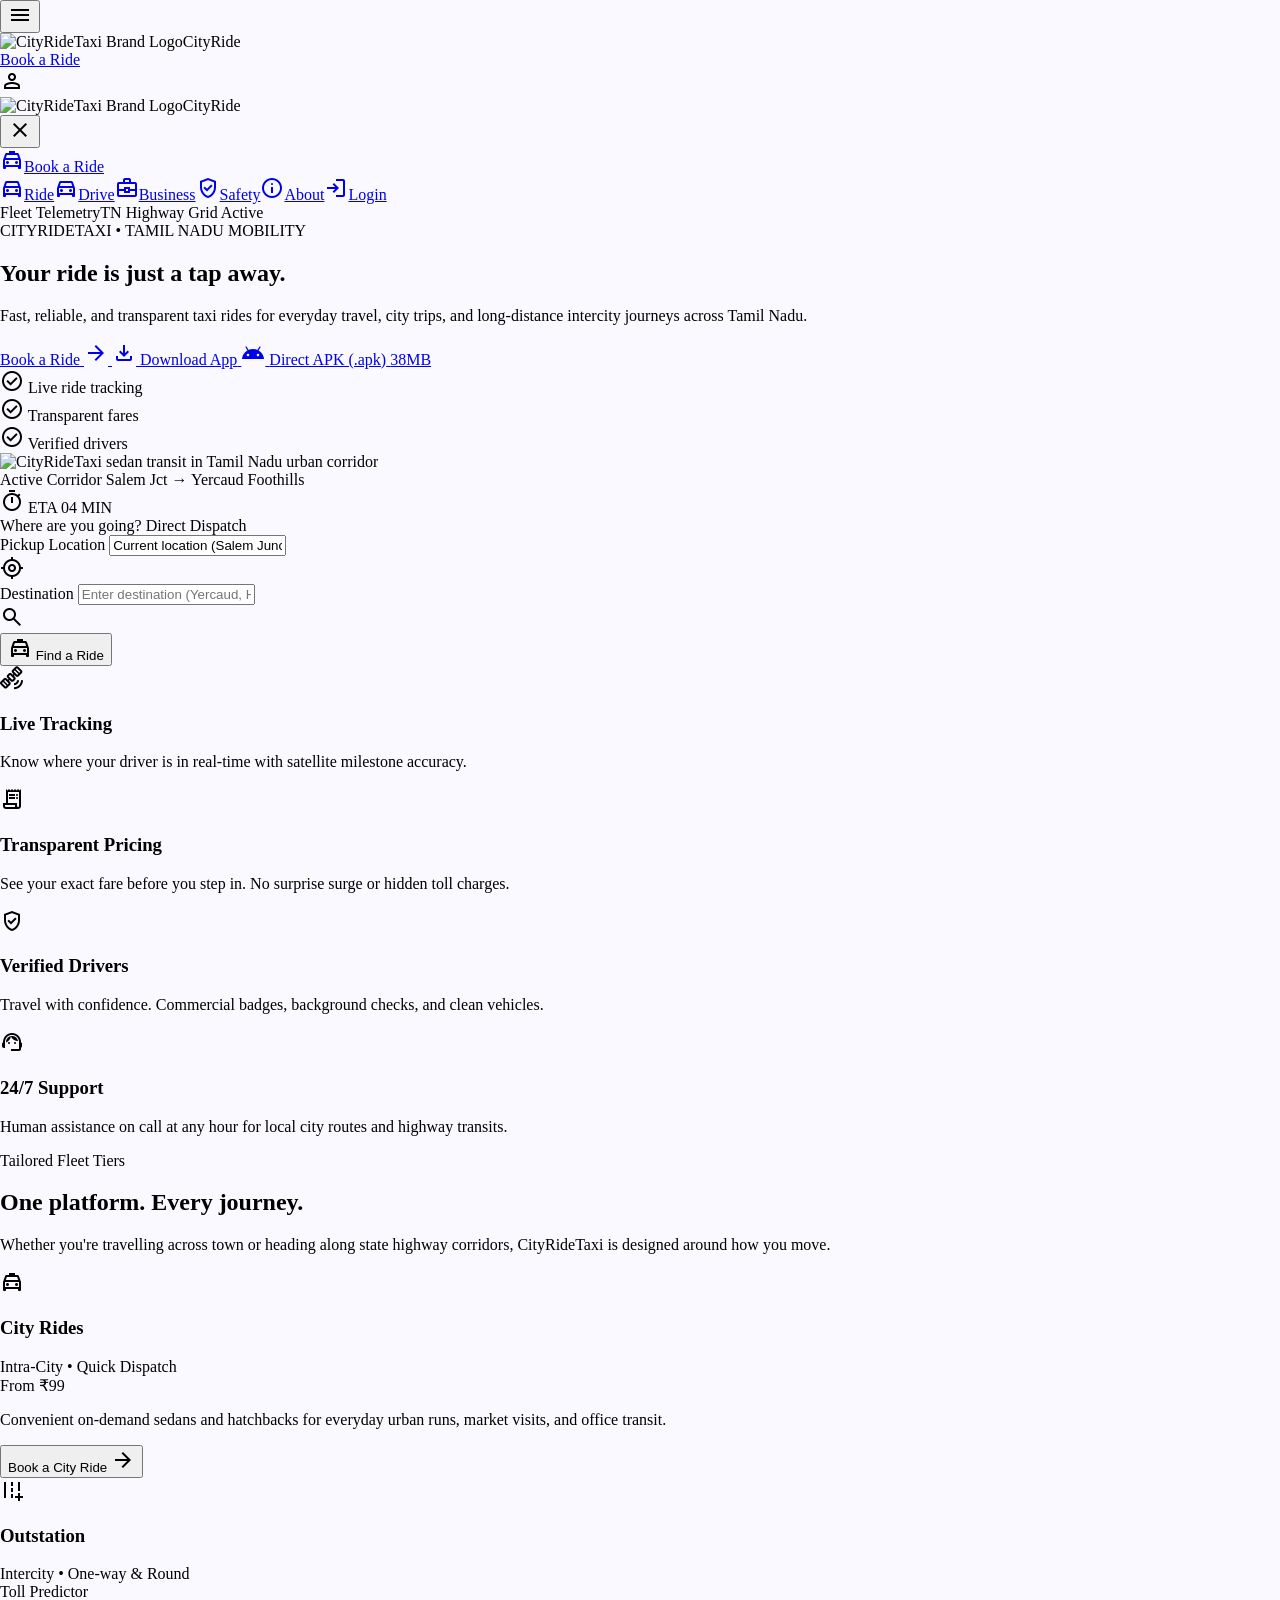
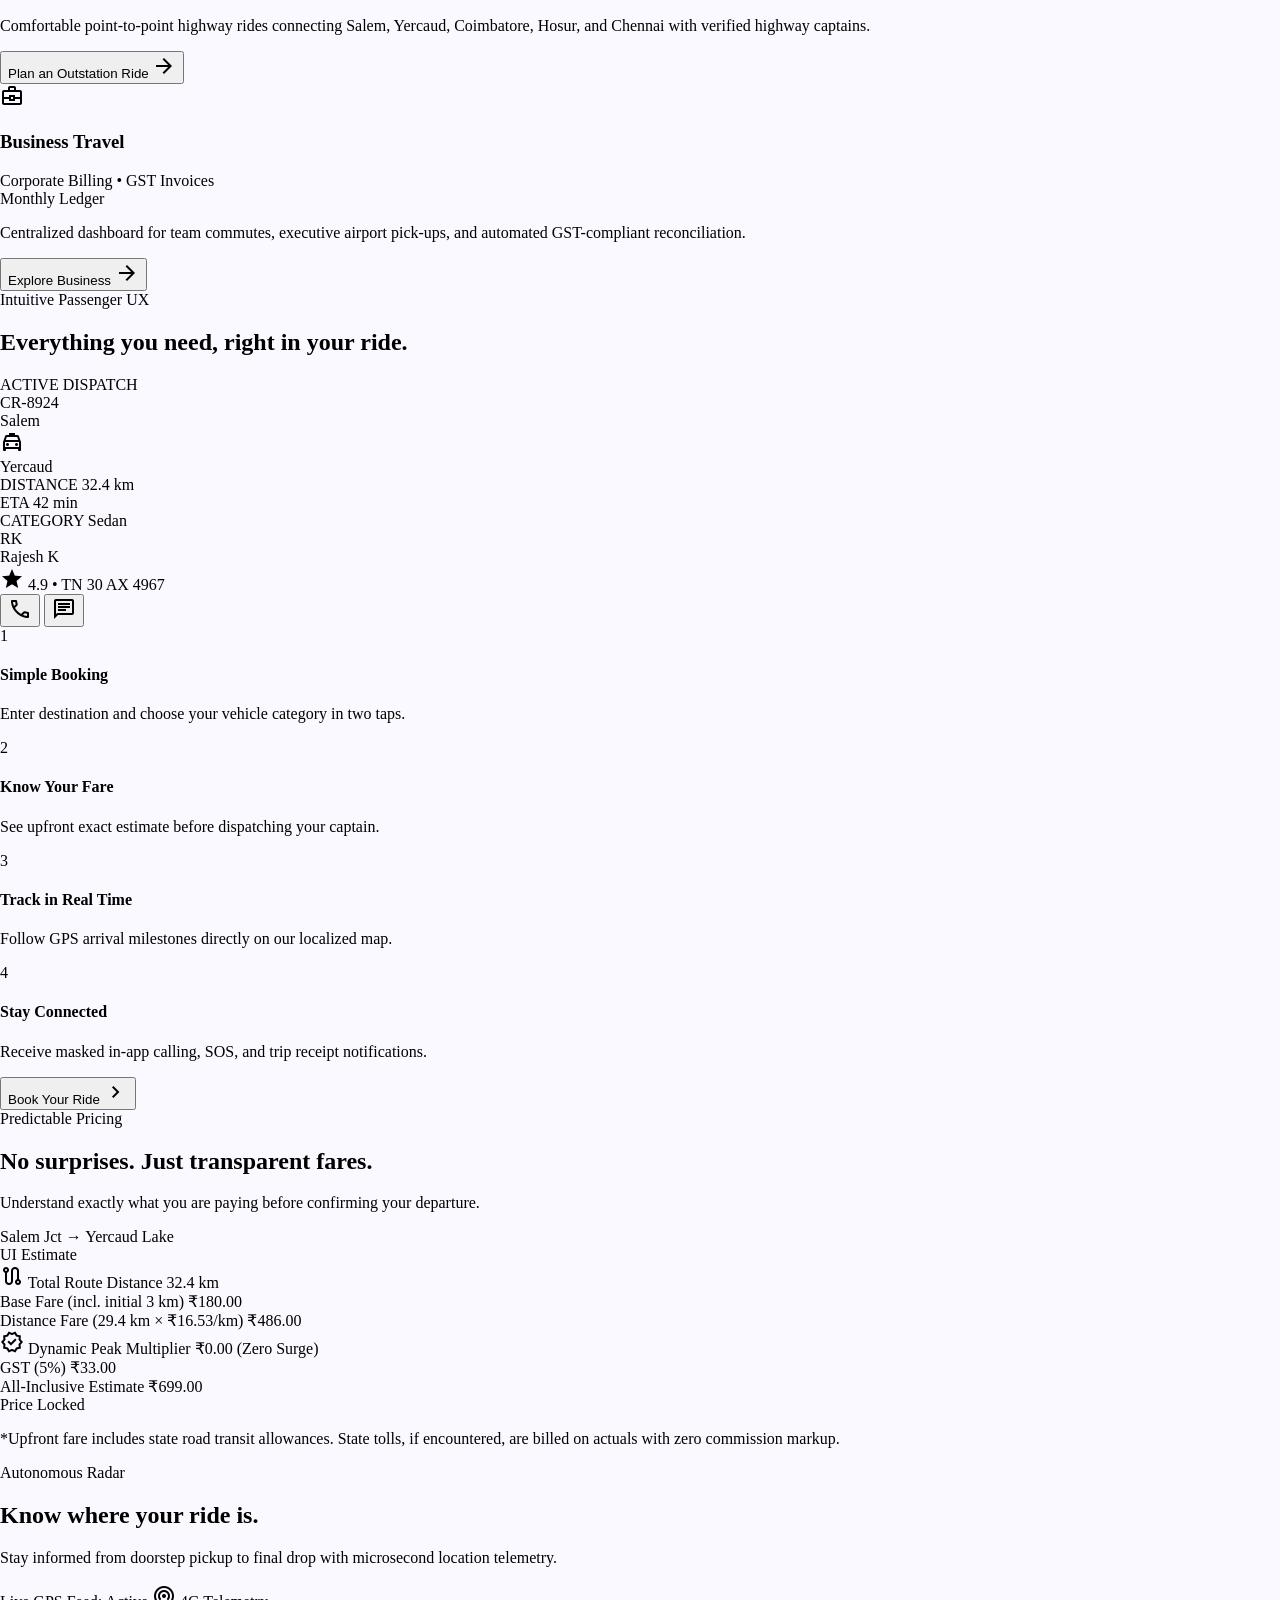
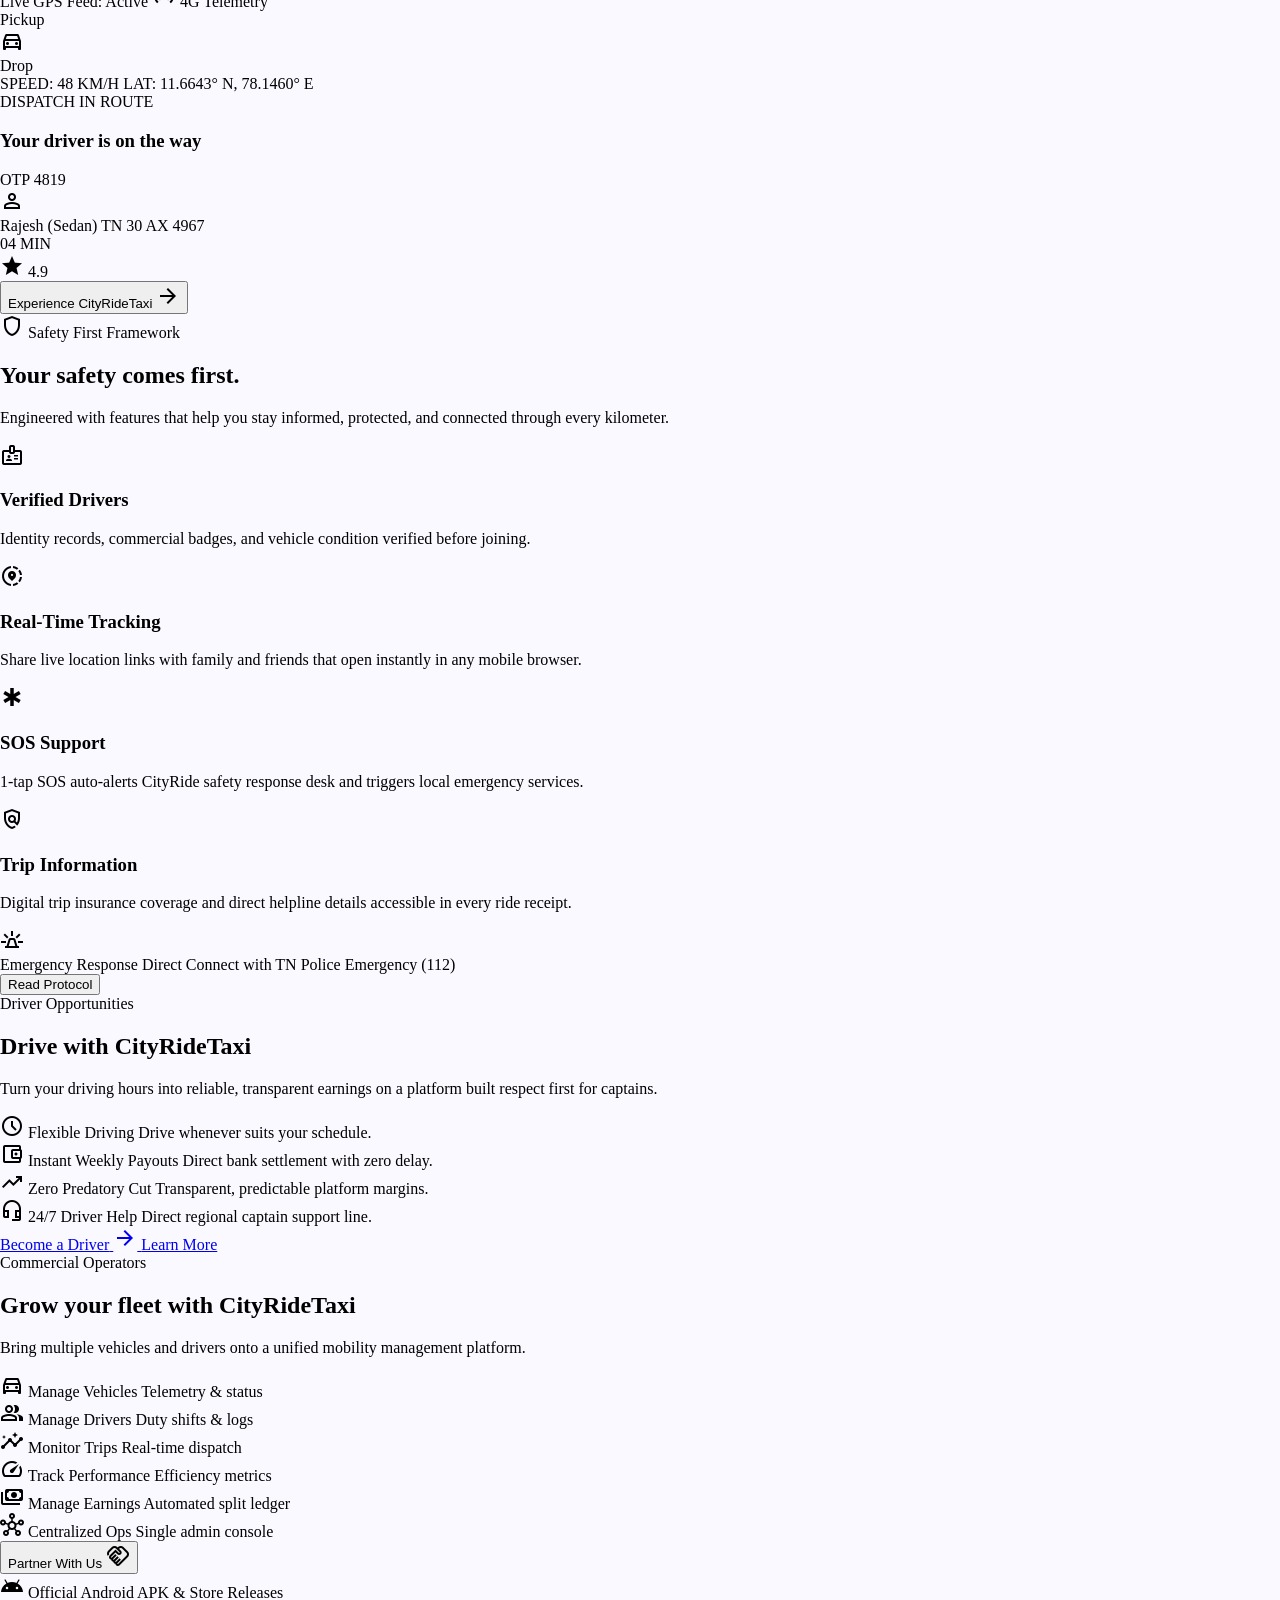
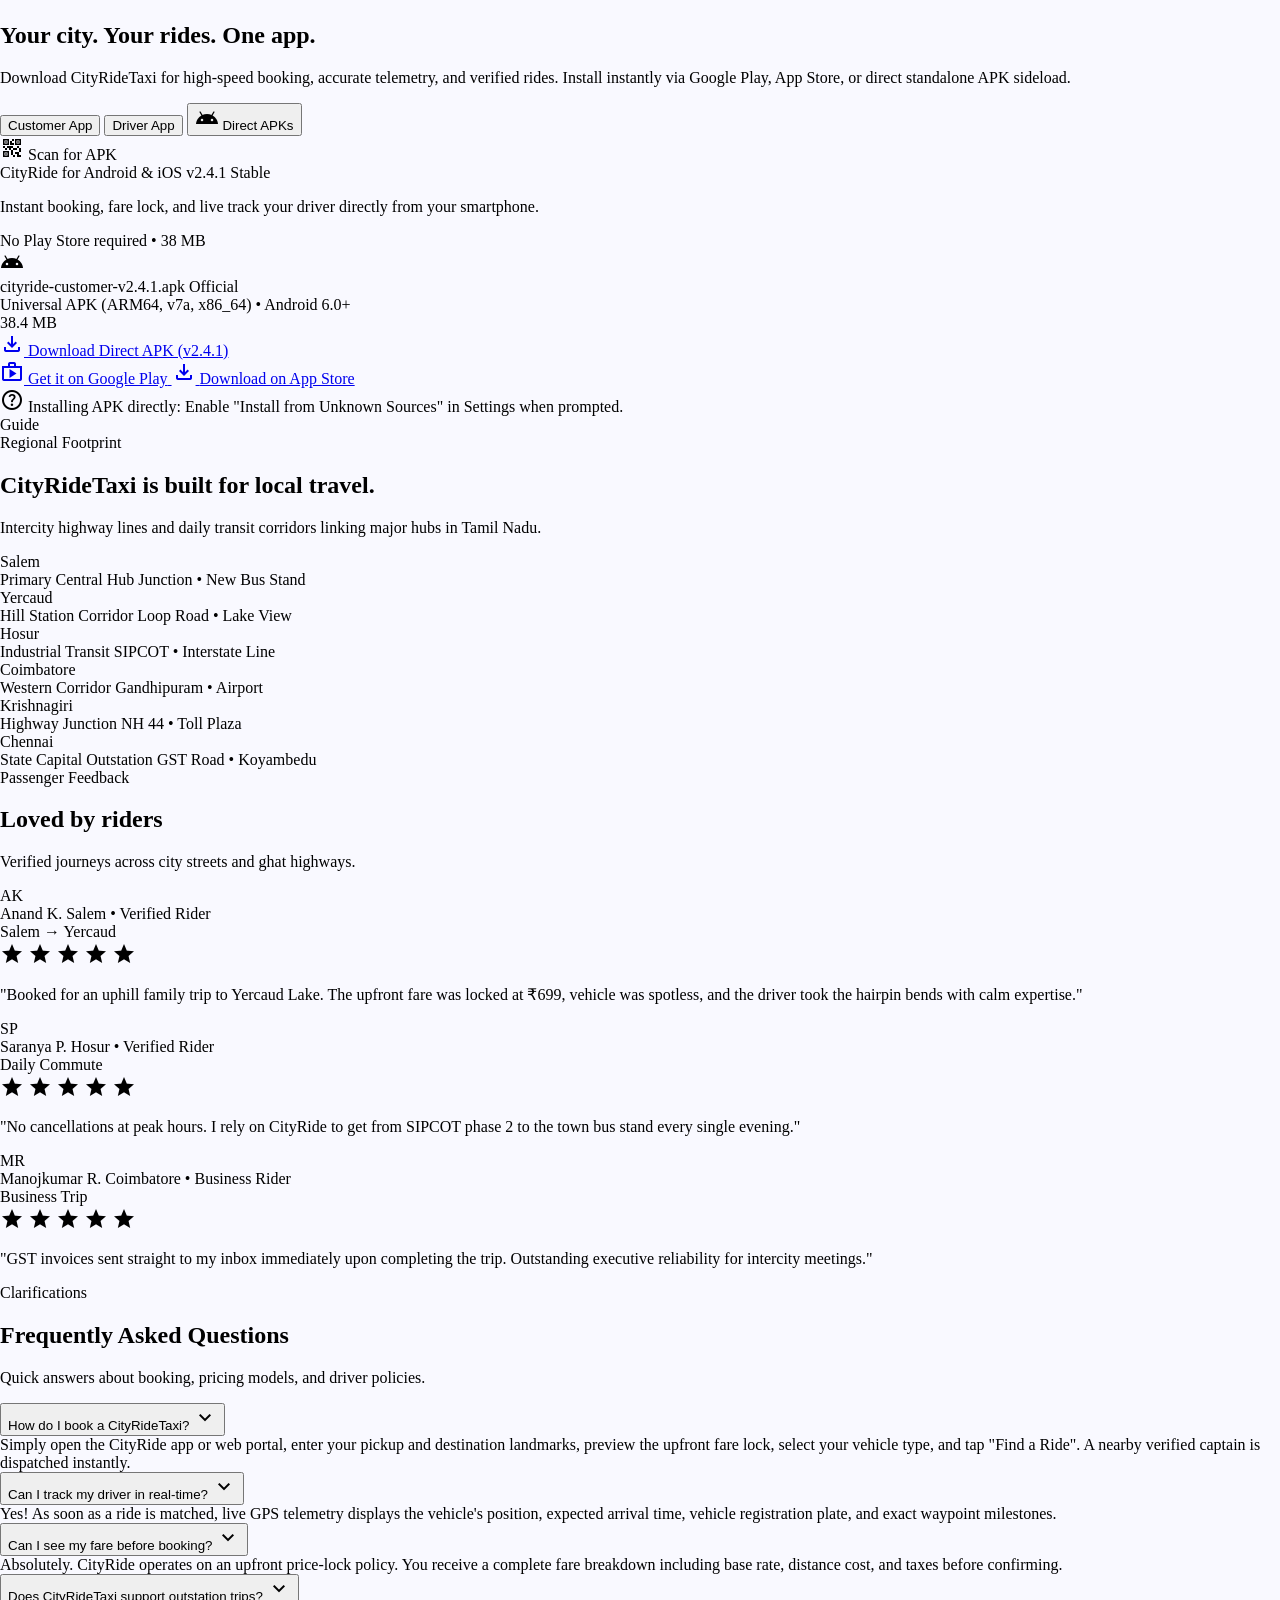
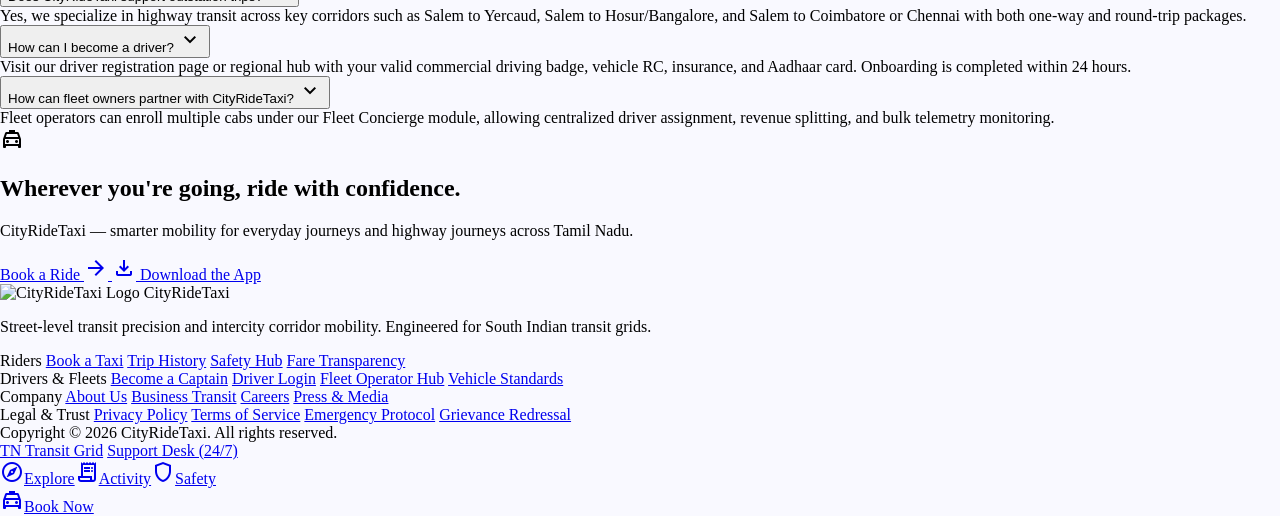
==== commit 8f30f3d9: "Remove Verify SHA-256 button and text" ====
--- a/code.html
+++ b/code.html
@@ -657,7 +657,7 @@
 <p class="font-body-sm text-body-sm text-secondary" id="tab-desc">Instant booking, fare lock, and live track your driver directly from your smartphone.</p>
 <span class="font-label-telemetry text-label-telemetry text-primary mt-1 font-semibold flex items-center gap-1.5" id="tab-submeta">
 <span class="w-2 h-2 rounded-full bg-primary"></span>
-<span class="">No Play Store required • 38 MB • SHA-256 Verified</span>
+<span class="">No Play Store required • 38 MB</span>
 </span>
 </div>
 </div>
@@ -685,10 +685,7 @@
 <span class="material-symbols-outlined text-[20px]">download</span>
 <span id="btn-apk-label" class="">Download Direct APK (v2.4.1)</span>
 </a>
-<button class="h-12 px-4 rounded-lg bg-surface-container-low text-on-surface font-label-md text-label-md flex items-center justify-center gap-1.5 hover:bg-surface-container-high transition-colors border border-outline-variant/30" onclick="alert('SHA-256 Checksum: e3b0c44298fc1c149afbf4c8996fb92427ae41e4649b934ca495991b7852b855\n\nVerified by CityRide Security Desk.')" type="button">
-<span class="material-symbols-outlined text-[18px] text-tertiary">verified_user</span>
-<span class="">Verify SHA-256</span>
-</button>
+
 </div>
 </div>
 
